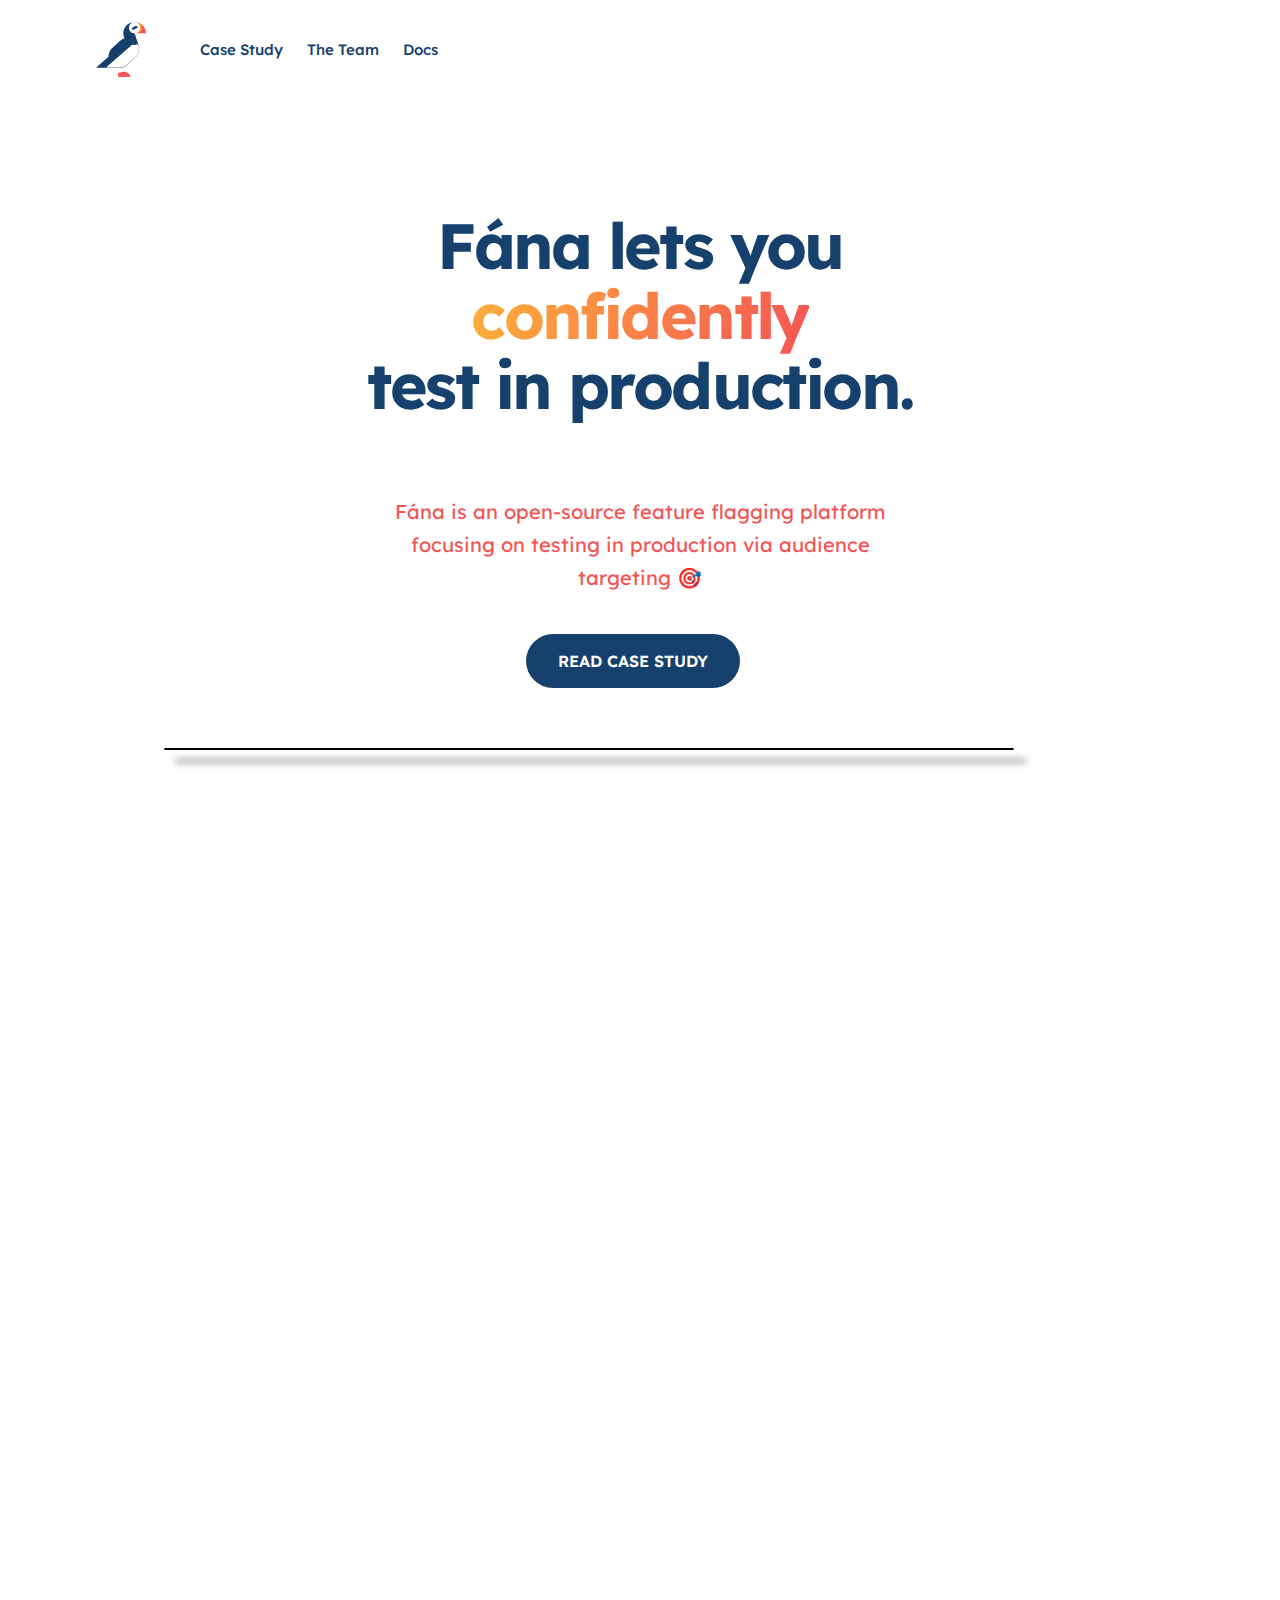
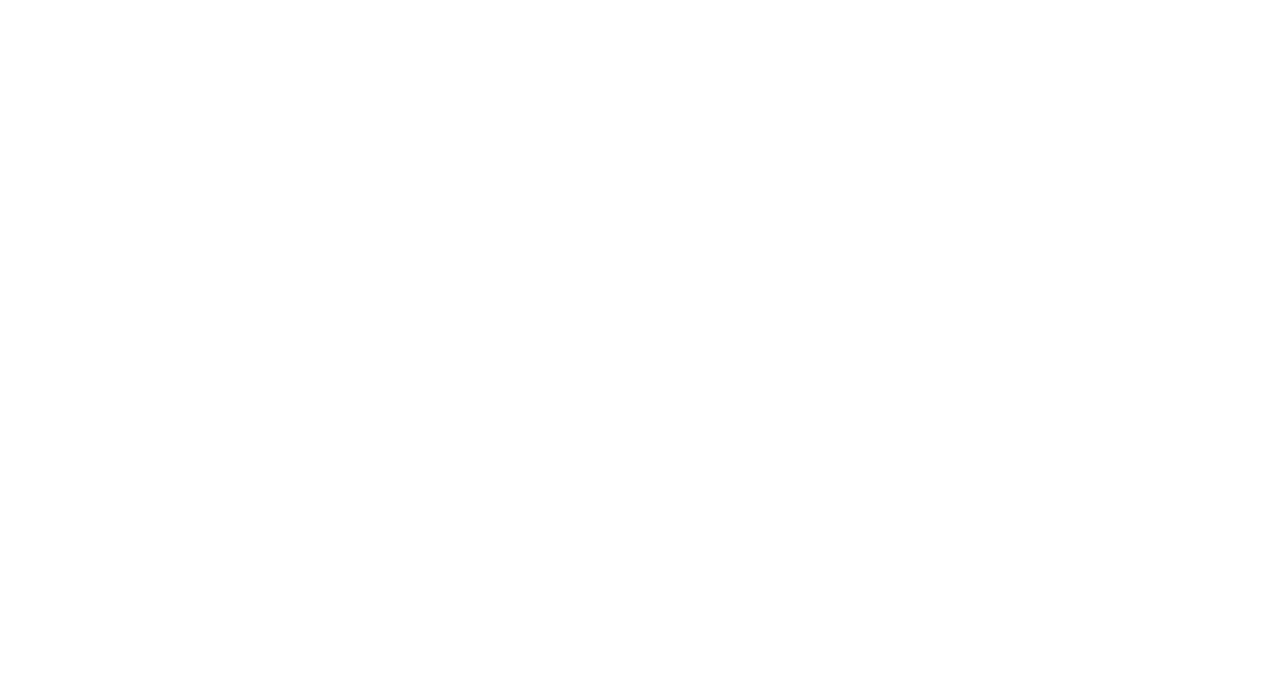
==== index.html @ 49b84906 "updated tag lines and rounded shadows" ====
<!DOCTYPE html>
<html data-wf-page="5f71dd169010d6326b65485d">
  <head>
    <meta charset="utf-8" />
    <title>Fána Feature Flags</title>
    <meta content="width=device-width, initial-scale=1" name="viewport" />
    <!-- <meta
      name="image"
      property="og:image"
      content="https://live.staticflickr.com/65535/51803920451_d3ce019dd8_z.jpg"
    /> -->
    <link href="assets/css/style.css" rel="stylesheet" type="text/css" />
    <script
      src="https://ajax.googleapis.com/ajax/libs/webfont/1.6.26/webfont.js"
      type="text/javascript"
    ></script>
    <link
      rel="stylesheet"
      href="https://fonts.googleapis.com/css?family=Lexend:regular,500,600,700"
      media="all"
    />
    <script type="text/javascript">
      WebFont.load({ google: { families: ['Lexend:regular,500,600,700'] } });
    </script>
    <script type="text/javascript">
      !(function (o, c) {
        var n = c.documentElement,
          t = ' w-mod-';
        (n.className += t + 'js'),
          ('ontouchstart' in o ||
            (o.DocumentTouch && c instanceof DocumentTouch)) &&
            (n.className += t + 'touch');
      })(window, document);
    </script>
    <link
      href="assets/images/fana_graphic_color_forwhitebg.svg"
      rel="shortcut icon"
      type="image/x-icon"
    />
    <link
      href="assets/images/fana_graphic_color_forwhitebg.svg"
      rel="apple-touch-icon"
    />
    <script
      src="https://kit.fontawesome.com/d019875f94.js"
      crossorigin="anonymous"
    ></script>
    <!-- <meta
      name="image"
      property="og:image"
      content="assets/images/monsoon_graphic_color-cropped.svg"
    /> -->
  </head>
  <body>
    <div class="navigation-wrap">
      <div
        data-collapse="medium"
        data-animation="default"
        data-duration="400"
        role="banner"
        class="navigation w-nav"
      >
        <div class="navigation-container">
          <div class="navigation-left">
            <a
              href="#"
              aria-current="page"
              class="brand w-nav-brand w--current"
              aria-label="home"
            >
              <img
                src="assets/images/fana_graphic_color_forwhitebg.svg"
                alt=""
                class="template-logo"
                width="50px"
              />
            </a>
            <nav role="navigation" class="nav-menu w-nav-menu">
              <a href="./case-study.html" class="link-block w-inline-block">
                <div>Case Study</div>
              </a>
              <a href="./team.html" class="link-block w-inline-block">
                <div>The Team</div>
              </a>
              <a href="/fana-docs/" class="link-block w-inline-block">
                <div>Docs</div>
              </a>
            </nav>
          </div>
          <div class="navigation-right">
            <div class="login-buttons">
              <a href="https://github.com/fana-io/" target="_blank">
                <span style="color: #15416c">
                  <i class="fab fa-github fa-lg"></i>
                </span>
              </a>
            </div>
          </div>
        </div>
        <div class="w-nav-overlay" data-wf-ignore="" id="w-nav-overlay-0"></div>
      </div>
    </div>
    <div class="section header">
      <div class="container">
        <div class="hero-text-container">
          <h1 class="h2 centered">Fána lets you</h1>
          <h1 class="h2 centered"><span id="spin">confidently</span></h1>
          <h1 class="h2 centered">test in production.</h1>
          <br /><br />
          <p class="intro-paragraph white-paragraph centered bottom-margin">
            Fána is an open-source feature flagging platform focusing on testing
            in production via audience targeting &#127919;
          </p>
          <div class="button-container">
            <a
              href="./case-study.html"
              class="primary-button right-margin w-inline-block"
            >
              <div class="primary-button-text">Read Case Study</div>
            </a>
          </div>
        </div>
        <div
          data-w-id="c8b52af7-58af-18c7-65ce-aa2950b6601f"
          class="hero-images-container"
        >
          <!-- <img
            src="assets/images/case_visuals/audiences_no_subtitle.png"
            alt=""
            class="hero-image-left"
            style="
              will-change: transform;
              transform: translate3d(0px, 0px, 0px) scale3d(1, 1, 1)
                rotateX(0deg) rotateY(0deg) rotateZ(0deg) skew(0deg, 0deg);
              transform-style: preserve-3d;
            "
          /> -->
          <img
            style="border: 1px solid black; margin-left: auto"
            
            src="assets/images/marketing/dash-demo.gif"
            alt=""
            class="hero-image-right round-shadow"
          />
        </div>
      </div>
    </div>
    <div class="section">
      <div class="container">
        <div data-duration-in="300" data-duration-out="100" class="tabs w-tabs">
          <div
            data-w-id="8ce4324a-ed8e-4436-9964-0cfbaf67c64a"
            style="
              transform: translate3d(0px, 55px, 0px) scale3d(1, 1, 1)
                rotateX(0deg) rotateY(0deg) rotateZ(0deg) skew(0deg, 0deg);
              transform-style: preserve-3d;
              opacity: 0;
            "
            class="tabs-content w-tab-content"
          >
            <div
              data-w-tab="Tab 1"
              class="w-tab-pane w--tab-active"
              id="w-tabs-0-data-w-pane-0"
              role="tabpanel"
              aria-labelledby="w-tabs-0-data-w-tab-0"
            >
              <div class="tab-container">
                <div class="tab-text-wrap">
                  <h2 class="white-h2 phone-centered">
                    Test new features in production with confidence &#128526;
                  </h2>
                  <p
                    class="intro-paragraph white-paragraph bottom-margin phone-centered"
                    id="intro-paragraph-2"
                  >
                    Fána lets you roll out new features to your most
                    bug-tolerant users. Deploy with the peace of mind that if
                    anything goes wrong, you can revert it with a single click.
                  </p>
                </div>

                <!-- experimental code -->
                <!-- <img
                src="assets/images/case_visuals/audiences_no_subtitle.png"
                alt=""
                class="hero-image-left"
                style="
                  will-change: transform;
                  transform: translate3d(0px, 0px, 0px) scale3d(1, 1, 1)
                    rotateX(0deg) rotateY(0deg) rotateZ(0deg) skew(0deg, 0deg);
                  transform-style: preserve-3d;
                "
              /> -->

              <!-- end of overlaid image -->
                <div class="tab-image-wrap">
                  
                  <div class="tab-image-wrap">
                    <img
                    class="round-shadow"
                      src="assets/images/marketing/dashboard_flags_dark.png"
                      loading="lazy"
                      alt=""
                    />
                  </div>
                </div>
              </div>
              <div class="item-container">
                <div class="item-box">
                  <div id="header-cloud" class="item-header">
                    <img
                      id="img-dashboard"
                      src="assets/images/marketing_icons/icon_laptop.png"
                    />
                    <h5 style="display: inline-block">Easy to use</h5>
                  </div>
                  <div class="item-content">
                    <p>
                      Dashboard UI makes managing flags easy for both developers
                      & non-developers
                    </p>
                  </div>
                </div>
                <div class="item-box">
                  <div class="item-header">
                    <img
                      src="assets/images/marketing_icons/icon_targeting.png"
                    />
                    <h5 style="display: inline-block">Audience targeting</h5>
                  </div>
                  <div class="item-content">
                    <p>
                      Robust targeting rules to release features to customizable
                      user cohorts
                    </p>
                  </div>
                </div>
                <div class="item-box">
                  <div class="item-header">
                    <img
                      src="assets/images/marketing_icons/icon_clouddeploy.png"
                    />
                    <h5 style="display: inline-block">
                      Flexible hosting<br/>and deployment
                    </h5>
                  </div>
                  <div class="item-content">
                    <p>
                      Bring your own infrastructure using Fána's Docker images or
                      deploy to AWS using Cloud Development Kit in one command
                    </p>
                  </div>
                </div>
                <div class="item-box">
                  <div class="item-header">
                    <img src="assets/images/marketing_icons/icon_timer.png" />
                    <h5 style="display: inline-block; text-align: center;">
                      Real-time flag<br/>updates
                    </h5>
                  </div>
                  <div class="item-content">
                    <p>
                      Toggle off feature flags in real-time to quickly rollback
                      features
                    </p>
                  </div>
                </div>
              </div>
              <div class="data-silo-buttons">
                <a
                  href="https://github.com/fana-io"
                  target="_blank"
                  class="primary-button w-inline-block data-silo-button-left"
                >
                  <div class="primary-button-text">Try It Out</div>
                </a>
              </div>
            </div>
          </div>
        </div>
      </div>
    </div>
    <script
      src="https://d3e54v103j8qbb.cloudfront.net/js/jquery-3.5.1.min.dc5e7f18c8.js?site=5f71dd169010d641cf65485c"
      type="text/javascript"
      integrity="sha256-9/aliU8dGd2tb6OSsuzixeV4y/faTqgFtohetphbbj0="
      crossorigin="anonymous"
    ></script>
    <script
      src="https://assets.website-files.com/5f71dd169010d641cf65485c/js/webflow.6af2032ff.js"
      type="text/javascript"
    ></script>
    <script type="text/javascript" src="assets/scripts/script.js"></script>
  </body>
</html>
---- assets/css/style.css ----
html {
  font-family: sans-serif;
  -ms-text-size-adjust: 100%;
  -webkit-text-size-adjust: 100%;
}

body {
  margin: 0;
  background-color: #fff;
  font-family: Lexend, sans-serif;
  color: #b5bbbf;
  font-size: 14px;
  line-height: 20px;
  margin: 0;
  min-height: 100%;
  font-family: Lexend, sans-serif;
  font-size: 14px;
  line-height: 20px;
  color: #333;
}

menu,
nav,
section {
  display: block;
}

[hidden],
template {
  display: none;
}

a {
  background-color: transparent;
}

a:active,
a:hover {
  outline: 0;
}

b {
  font-weight: 700;
}

h1 {
  font-size: 2em;
  margin: 0.67em 0;
}

img {
  border: 0;
}

svg:not(:root) {
  overflow: hidden;
}

button {
  color: inherit;
  font: inherit;
  margin: 0;
}

button {
  overflow: visible;
}

button {
  text-transform: none;
}

button {
  -webkit-appearance: button;
  cursor: pointer;
}

button[disabled] {
  cursor: default;
}

button::-moz-focus-inner {
  border: 0;
  padding: 0;
}

figure {
  text-align: center;
  position: relative;
}

figcaption {
  text-align: center;
}

#sidebar {
  /* background: #fff; */
  width: 30%;
  float: left;
  /* transform: translateY(32.5%); */
  box-sizing: border-box;
  padding: 20px 40px;
  position: fixed;
  font-size: 1rem;
  z-index: 1;
}

#sidebar ul {
  list-style: none;
  padding-left: 0;
  line-height: 1.4;
}

#sidebar ul li {
  margin: 20px 0;
}

/*#sidebar ul li a {
  font-weight: bold;
}
*/
#sidebar ul a {
  /* color: #161d6f; */
  color: #15416C;
  text-decoration: none;
}

#sidebar ul a:hover {
  color: #FEB13A;
}

#sidebar ul ul {
  padding-left: 15px;
}

.footnote {
  font-size: 15px;
}

@font-face {
  font-family: webflow-icons;
  src: url("[data-uri]")
    format("truetype");
  font-weight: 400;
  font-style: normal;
}

[class*=" w-icon-"],
[class^="w-icon-"] {
  font-family: webflow-icons !important;
  speak: none;
  font-style: normal;
  font-weight: 400;
  font-variant: normal;
  text-transform: none;
  line-height: 1;
  -webkit-font-smoothing: antialiased;
  -moz-osx-font-smoothing: grayscale;
}

.w-icon-nav-menu:before {
  content: "\e602";
}

* {
  -webkit-box-sizing: border-box;
  -moz-box-sizing: border-box;
  box-sizing: border-box;
}

html {
  height: 100%;
}
img {
  max-width: 100%;
  vertical-align: middle;
  display: inline-block;
}

html.w-mod-touch * {
  background-attachment: scroll !important;
}

.w-block {
  display: block;
}

.w-inline-block {
  max-width: 100%;
  display: inline-block;
}

.w-button {
  display: inline-block;
  padding: 9px 15px;
  background-color: #3898ec;
  color: #fff;
  border: 0;
  line-height: inherit;
  text-decoration: none;
  cursor: pointer;
  border-radius: 0;
}

html[data-w-dynpage] [data-w-cloak] {
  color: transparent !important;
}

h1,
h2,
h3,
h4,
h5,
h6 {
  font-weight: 700;
  margin-bottom: 10px;
}

h1 {
  font-size: 38px;
  line-height: 40px;
  margin-top: 20px;
}

h2 {
  font-size: 32px;
  line-height: 36px;
  margin-top: 20px;
}

h3 {
  font-size: 24px;
  line-height: 30px;
  margin-top: 20px;
}

h4 {
  font-size: 18px;
  line-height: 24px;
  margin-top: 10px;
}

h5 {
  font-size: 14px;
  line-height: 20px;
  margin-top: 10px;
}

h6 {
  font-size: 12px;
  line-height: 18px;
  margin-top: 10px;
}

p {
  margin-top: 0;
  margin-bottom: 10px;
  text-align: justify;
}

button {
  border: 0;
  cursor: pointer;
  -webkit-appearance: button;
}

label {
  display: block;
  margin-bottom: 5px;
  font-weight: 700;
}

.w-container {
  margin-left: auto;
  margin-right: auto;
  max-width: 940px;
}

.w-container:after,
.w-container:before {
  content: " ";
  display: table;
  grid-column-start: 1;
  grid-row-start: 1;
  grid-column-end: 2;
  grid-row-end: 2;
}

.w-container:after {
  clear: both;
}

#case-study {
  width: 100%;
  float: right;
}

.case-study-container {
  padding-left: 20%;
}

.cs-horizontal {
  display: flex;
}

.case-study-image {
  margin: 40px auto;
  display: block;
  width: 70%;
}

.case-study-image-large {
  margin: 40px auto;
  display: block;
  width: 85%;
}

.case-study-image-full {
  margin: 40px auto;
  display: block;
  width: 100%;
}

.case-study-image-small {
  margin: 40px auto;
  display: block;
  width: 50%;
}

.case-study-image-x-small {
  margin: 40px auto;
  display: block;
  width: 30%;
}

.demo {
  width: 100%;
}

.a {
  width: 1;
}

.command {
  background-color: #F55454;
  color: #ffffff;
}

.large-image {
  width: 90%;
}

@media screen and (max-width: 991px) {
  .w-container {
    max-width: 728px;
  }
}

@media screen and (max-width: 479px) {
  .w-container {
    max-width: none;
  }

  .case-study-image {
    width: 100%;
    margin: 0px auto;
  }
  div.item-container {
    justify-content: space-evenly;
  }
  /* div.item-box {
    margin-bottom: 20px;
    background-color: #e5eefa;
    max-width: none;
    width: 100%;
    flex: auto auto 100%;
    min-width: 270px;
    border-radius: 30px;
    max-height: 450px;
  } */
}

@media screen and (max-width: 767px) {
  .w-nav-brand {
    padding-left: 10px;
  }

  .case-study-image {
    width: 80%;
    margin: 0px auto;
  }

  .hero-image-left {
  }
}

.w-nav {
  position: relative;
  background: #ddd;
  z-index: 1000;
}

.w-nav:after,
.w-nav:before {
  content: " ";
  display: table;
  grid-column-start: 1;
  grid-row-start: 1;
  grid-column-end: 2;
  grid-row-end: 2;
}

.w-nav:after {
  clear: both;
}

.w-nav-brand {
  position: relative;
  float: left;
  text-decoration: none;
  color: #333;
}

.w-nav-link {
  position: relative;
  display: inline-block;
  vertical-align: top;
  text-decoration: none;
  color: #222;
  padding: 20px;
  text-align: left;
  margin-left: auto;
  margin-right: auto;
}

.w-nav-link.w--current {
  color: #0082f3;
}

.w-nav-menu {
  position: relative;
  float: right;
}

[data-nav-menu-open] {
  display: block !important;
  position: absolute;
  top: 100%;
  left: 0;
  right: 0;
  background: #c8c8c8;
  text-align: center;
  overflow: visible;
  min-width: 200px;
}

.w--nav-link-open {
  display: block;
  position: relative;
}

.w-nav-overlay {
  position: absolute;
  overflow: hidden;
  display: none;
  top: 100%;
  left: 0;
  right: 0;
  width: 100%;
}

.w-nav-overlay [data-nav-menu-open] {
  top: 0;
}

.w-nav[data-animation="over-left"] .w-nav-overlay {
  width: auto;
}

.w-nav[data-animation="over-left"] .w-nav-overlay,
.w-nav[data-animation="over-left"] [data-nav-menu-open] {
  right: auto;
  z-index: 1;
  top: 0;
}

.w-nav[data-animation="over-right"] .w-nav-overlay {
  width: auto;
}

.w-nav[data-animation="over-right"] .w-nav-overlay,
.w-nav[data-animation="over-right"] [data-nav-menu-open] {
  left: auto;
  z-index: 1;
  top: 0;
}

.w-nav-button {
  position: relative;
  float: right;
  padding: 18px;
  font-size: 24px;
  display: none;
  cursor: pointer;
  -webkit-tap-highlight-color: transparent;
  tap-highlight-color: transparent;
  -webkit-user-select: none;
  -moz-user-select: none;
  -ms-user-select: none;
  user-select: none;
}

.w-nav-button:focus {
  outline: 0;
}

.w-nav-button.w--open {
  background-color: #c8c8c8;
  color: #fff;
}

/*.w-nav[data-collapse=all] .w-nav-menu {
  display: none
}*/

.w-nav[data-collapse="all"] .w-nav-button {
  display: block;
}

@media screen and (max-width: 991px) {
  /*  .w-nav[data-collapse=medium] .w-nav-menu {
    display: none
  }*/
  .w-nav[data-collapse="medium"] .w-nav-button {
    display: block;
  }
}

@media screen and (max-width: 767px) {
  /*  .w-nav[data-collapse=small] .w-nav-menu {
    display: none
  }*/
  .w-nav[data-collapse="small"] .w-nav-button {
    display: block;
  }
  .w-nav-brand {
    padding-left: 10px;
  }
}

@media screen and (max-width: 479px) {
  /*  .w-nav[data-collapse=tiny] .w-nav-menu {
    display: none
  }*/
  .w-nav[data-collapse="tiny"] .w-nav-button {
    display: block;
  }
}

.w-tabs {
  position: relative;
}

.w-tabs:after,
.w-tabs:before {
  content: " ";
  display: table;
  grid-column-start: 1;
  grid-row-start: 1;
  grid-column-end: 2;
  grid-row-end: 2;
}

.w-tabs:after {
  clear: both;
}

.w-tab-menu {
  position: relative;
}

.w-tab-link {
  position: relative;
  display: inline-block;
  vertical-align: top;
  text-decoration: none;
  padding: 9px 30px;
  text-align: left;
  cursor: pointer;
  color: #222;
  background-color: #ddd;
}

.w-tab-link.w--current {
  background-color: #c8c8c8;
}

.w-tab-link:focus {
  outline: 0;
}

.w-tab-content {
  position: relative;
  display: block;
  overflow: hidden;
}

.w-tab-pane {
  position: relative;
  display: none;
}

.w--tab-active {
  display: block;
}

@media screen and (max-width: 479px) {
  .w-tab-link {
    display: block;
  }
}

/*@keyframes spin {
  0% {
    transform: rotate(0)
  }
  100% {
    transform: rotate(360deg)
  }
}*/

#spin {
  background-image: linear-gradient(111deg, #FEB13A, #F55454);
  -webkit-background-clip: text;
  -webkit-text-fill-color: transparent;
}

/*#spin:after {
  content: "‏‏‎‏‏‎ ‎centralizing";
  animation: spin 3s linear infinite
}
*/
/*@keyframes spin {
  25% {
    content: "‏‏‎ ‎encrypting‎‎‎‎‏‏‎"
  }
  50% {
    content: "‏‏‎ ‎managing‏‏‎"
  }
  75% {
    content: "‏‏‎ ‎securing‏‏‎"
  }
}*/

.spin {
  align-self: flex-start;
}

.fa-github:hover {
  color: #FEB13A;
}

.diagram {
  margin-top: 50px;
}

.team-grid {
  display: -ms-grid;
  display: grid;
  width: 100%;
  -webkit-box-align: start;
  -webkit-align-items: start;
  -ms-flex-align: start;
  align-items: start;
  grid-auto-columns: 1fr;
  grid-column-gap: 30px;
  -ms-grid-columns: 1fr 1fr 1fr 1fr;
  grid-template-columns: 1fr 1fr 1fr 1fr;
}

.team-member-wrap {
  display: -webkit-box;
  display: -webkit-flex;
  display: -ms-flexbox;
  display: flex;
  -webkit-box-orient: vertical;
  -webkit-box-direction: normal;
  -webkit-flex-direction: column;
  -ms-flex-direction: column;
  flex-direction: column;
  -webkit-box-pack: center;
  -webkit-justify-content: center;
  -ms-flex-pack: center;
  justify-content: center;
  -webkit-box-align: center;
  -webkit-align-items: center;
  -ms-flex-align: center;
  align-items: center;
}

.team-member-wrap img {

}

.team-member-info {
  display: -webkit-box;
  display: -webkit-flex;
  display: -ms-flexbox;
  display: flex;
  margin-top: 20px;
  -webkit-box-orient: vertical;
  -webkit-box-direction: normal;
  -webkit-flex-direction: column;
  -ms-flex-direction: column;
  flex-direction: column;
  -webkit-box-pack: center;
  -webkit-justify-content: center;
  -ms-flex-pack: center;
  justify-content: center;
  -webkit-box-align: center;
  -webkit-align-items: center;
  -ms-flex-align: center;
  align-items: center;
}

.team-member-name {
  margin-bottom: 10px;
  /* color: #161d6f; */
  color: #15416C;
  font-size: 18px;
  font-weight: 500;
  text-align: center;
}

.team-member-location {
  font-size: 16px;
  text-align: center;
  /* color: #b5bbbf; */
  color: #F55454;
}

.team-member-icons {
  list-style: none;
  padding-inline-start: 0px;
}

ul.team-member-icons li {
  display: inline;
}

.team-member-icon {
  margin: 0px 5px;
  /* color: #161d6f; */
  color: #15416C;
}

.team-member-icon:hover {
  color: #FEB13A;
}

h1 {
  font-family: Lexend, sans-serif;
  /* color: #161d6f; */
  color: #15416C;
  font-size: 64px;
  font-weight: 700;
  letter-spacing: -0.04em;
}

h2 {
  margin-top: 20px;
  margin-bottom: 10px;
  font-family: Lexend, sans-serif;
  /* color: #161d6f; */
  color: #15416C;
  font-size: 48px;
  line-height: 1.2;
  font-weight: 700;
  letter-spacing: -0.04em;
}

h3 {
  margin-top: 20px;
  margin-bottom: 10px;
  /* color: #161d6f; */
  color: #15416C;
  font-size: 36px;
  line-height: 1.3;
  font-weight: 700;
}

h4 {
  margin-top: 10px;
  margin-bottom: 10px;
  /* color: #161d6f; */
  color: #15416C;
  font-size: 30px;
  line-height: 1.4;
  font-weight: 700;
}

h5 {
  margin-top: 10px;
  margin-bottom: 10px;
  /* color: #161d6f; */
  color: #15416C;
  font-size: 24px;
  line-height: 1.4;
  font-weight: 700;
}

h6 {
  margin-top: 10px;
  margin-bottom: 10px;
  /* color: #161d6f; */
  color: #15416C;
  font-size: 15px;
  line-height: 1;
  font-weight: 700;
  text-transform: uppercase;
}

p {
  margin-bottom: 10px;
  font-family: Lexend, sans-serif;
  font-size: 18px;
  line-height: 1.65;
}

li {
  font-size: 18px;
  line-height: 1.65;
}

blockquote {
  font-size: 18px;
  line-height: 1.65;
}

.intro-paragraph {
  font-size: 20px;
}

a {
  font-family: Lexend, sans-serif;
  /* color: #161d6f; */
  color: #15416C;
  /*  font-size: 20px;*/
  line-height: 1.3;
  /*  font-weight: 500;*/
  text-decoration: none;
}

a:hover {
  color: #98ded9;
}

.section {
  display: -webkit-box;
  display: -webkit-flex;
  display: -ms-flexbox;
  display: flex;
  padding-top: 90px;
  padding-bottom: 90px;
  -webkit-box-orient: vertical;
  -webkit-box-direction: normal;
  -webkit-flex-direction: column;
  -ms-flex-direction: column;
  flex-direction: column;
  -webkit-box-pack: center;
  -webkit-justify-content: center;
  -ms-flex-pack: center;
  justify-content: center;
  -webkit-box-align: center;
  -webkit-align-items: center;
  -ms-flex-align: center;
  align-items: center;
}

#team-header {
  padding-bottom: 60px;
}

.team-section {
  padding-top: 0px;
}

.header {
  padding-top: 105px;
}

.section._404 {
  min-height: 100vh;
}

.container {
  position: relative;
  display: -webkit-box;
  display: -webkit-flex;
  display: -ms-flexbox;
  display: flex;
  width: 85%;
  /* max-width: 1140px; */
  -webkit-box-orient: vertical;
  -webkit-box-direction: normal;
  -webkit-flex-direction: column;
  -ms-flex-direction: column;
  flex-direction: column;
  -webkit-box-pack: center;
  -webkit-justify-content: center;
  -ms-flex-pack: center;
  justify-content: center;
  -webkit-box-align: center;
  -webkit-align-items: center;
  -ms-flex-align: center;
  align-items: center;
}

.container.bottom-margin {
  margin-bottom: 100px;
}

.vertical-cta {
  display: -webkit-box;
  display: -webkit-flex;
  display: -ms-flexbox;
  display: flex;
  width: 100%;
  padding-top: 60px;
  padding-bottom: 65px;
  -webkit-box-orient: vertical;
  -webkit-box-direction: normal;
  -webkit-flex-direction: column;
  -ms-flex-direction: column;
  flex-direction: column;
  -webkit-box-pack: center;
  -webkit-justify-content: center;
  -ms-flex-pack: center;
  justify-content: center;
  -webkit-box-align: center;
  -webkit-align-items: center;
  -ms-flex-align: center;
  align-items: center;
  border-radius: 25px;
  background-image: linear-gradient(111deg, #161d6f, #98ded9);
}

.black-h2 {
  margin-top: 0;
  margin-bottom: 20px;
  color: #fff;
}

.black-paragraph {
  color: #fff;
}

.black-paragraph.centered {
  max-width: 600px;
  margin-bottom: 40px;
  text-align: center;
}

.vertical-cta-wrap {
  display: -webkit-box;
  display: -webkit-flex;
  display: -ms-flexbox;
  display: flex;
  -webkit-box-orient: vertical;
  -webkit-box-direction: normal;
  -webkit-flex-direction: column;
  -ms-flex-direction: column;
  flex-direction: column;
  -webkit-box-pack: center;
  -webkit-justify-content: center;
  -ms-flex-pack: center;
  justify-content: center;
  -webkit-box-align: center;
  -webkit-align-items: center;
  -ms-flex-align: center;
  align-items: center;
}

.white-paragraph {
  /* color: #b5bbbf; */
  color: #F55454;
  font-weight: 400;
  text-align: justify;
}

.intro-paragraph {
  margin-top: 40px;
}

#intro-paragraph-2 {
  margin-top: 0px;
}

.white-paragraph.centered {
  max-width: 550px;
  text-align: center;
}

#team-paragraph {
  max-width: 565px;
}

.white-paragraph.bottom-margin {
  margin-bottom: 40px;
}

.link-wrap {
  display: -webkit-box;
  display: -webkit-flex;
  display: -ms-flexbox;
  display: flex;
  -webkit-box-align: center;
  -webkit-align-items: center;
  -ms-flex-align: center;
  align-items: center;
}

.white-h2 {
  margin-bottom: 25px;
}

.white-h2.centered {
  max-width: 480px;
  text-align: center;
}

.logo-container {
  display: -ms-grid;
  display: grid;
  width: 100%;
  margin-top: 50px;
  grid-auto-columns: 1fr;
  grid-column-gap: 20px;
  grid-row-gap: 20px;
  -ms-grid-columns: 1fr 1fr 1fr 1fr 1fr;
  grid-template-columns: 1fr 1fr 1fr 1fr 1fr;
  -ms-grid-rows: auto auto;
  grid-template-rows: auto auto;
}

.h1.centered {
  max-width: 720px;
  margin-top: 10;
  text-align: center;
}

.h1.bottom-margin {
  margin-top: 0;
  margin-bottom: 25px;
}

.text-container {
  display: -webkit-box;
  display: -webkit-flex;
  display: -ms-flexbox;
  display: flex;
  -webkit-box-orient: vertical;
  -webkit-box-direction: normal;
  -webkit-flex-direction: column;
  -ms-flex-direction: column;
  flex-direction: column;
  -webkit-box-pack: center;
  -webkit-justify-content: center;
  -ms-flex-pack: center;
  justify-content: center;
  -webkit-box-align: center;
  -webkit-align-items: center;
  -ms-flex-align: center;
  align-items: center;
}

.text-container.bottom-margin {
  margin-bottom: 90px;
}

.tabs {
  display: -webkit-box;
  display: -webkit-flex;
  display: -ms-flexbox;
  display: flex;
  -webkit-box-orient: vertical;
  -webkit-box-direction: normal;
  -webkit-flex-direction: column;
  -ms-flex-direction: column;
  flex-direction: column;
  -webkit-box-pack: center;
  -webkit-justify-content: center;
  -ms-flex-pack: center;
  justify-content: center;
  -webkit-box-align: center;
  -webkit-align-items: center;
  -ms-flex-align: center;
  align-items: center;
}

.tabs-menu {
  display: -webkit-box;
  display: -webkit-flex;
  display: -ms-flexbox;
  display: flex;
  width: 750px;
  margin-top: 30px;
  margin-bottom: 160px;
  -webkit-box-pack: justify;
  -webkit-justify-content: space-between;
  -ms-flex-pack: justify;
  justify-content: space-between;
  -webkit-box-align: center;
  -webkit-align-items: center;
  -ms-flex-align: center;
  align-items: center;
}

.tab-link {
  display: -webkit-box;
  display: -webkit-flex;
  display: -ms-flexbox;
  display: flex;
  width: 35px;
  height: 35px;
  padding: 0;
  -webkit-box-pack: center;
  -webkit-justify-content: center;
  -ms-flex-pack: center;
  justify-content: center;
  -webkit-box-align: center;
  -webkit-align-items: center;
  -ms-flex-align: center;
  align-items: center;
  border-style: solid;
  border-width: 2px;
  border-color: #b5bbbf;
  border-radius: 100%;
  background-color: transparent;
}

.tab-link.w--current {
  border-color: #00a1db;
  background-color: transparent;
}

.tab-container {
  display: -ms-grid;
  display: grid;
  width: 100%;
  grid-auto-columns: 1fr;
  grid-column-gap: 50px;
  grid-row-gap: 16px;
  -ms-grid-columns: 3.7fr 4.6fr;
  grid-template-columns: 3.7fr 4.6fr;
  -ms-grid-rows: auto;
  grid-template-rows: auto;
}

/* .tab-text-wrap {
  display: -webkit-box;
  display: -webkit-flex;
  display: -ms-flexbox;
  display: flex;
  -webkit-box-orient: vertical;
  -webkit-box-direction: normal;
  -webkit-flex-direction: column;
  -ms-flex-direction: column;
  flex-direction: column;
  -webkit-box-pack: start;
  -webkit-justify-content: start;
  -ms-flex-pack: start;
  justify-content: start;
  -webkit-box-align: start;
  -webkit-align-items: flex-start;
  -ms-flex-align: start;
  align-items: flex-start;
} */

.tab-text-wrap {
  display: -webkit-box;
  display: -webkit-flex;
  display: -ms-flexbox;
  display: flex;
  -webkit-box-orient: vertical;
  -webkit-box-direction: normal;
  -webkit-flex-direction: column;
  -ms-flex-direction: column;
  flex-direction: column;
  -webkit-box-pack: center;
  -webkit-justify-content: center;
  -ms-flex-pack: center;
  justify-content: center;
  -webkit-box-align: start;
  -webkit-align-items: flex-start;
  -ms-flex-align: start;
  align-items: flex-start;
}

.tab-link-text {
  position: absolute;
  bottom: -40px;
  color: #b5bbbf;
  text-align: center;
  white-space: nowrap;
}

.hero-images-container {
  display: -webkit-box;
  display: -webkit-flex;
  display: -ms-flexbox;
  display: flex;
  width: 100%;
  margin-top: 60px;
  -webkit-box-pack: center;
  -webkit-justify-content: center;
  -ms-flex-pack: center;
  justify-content: center;
  -webkit-box-align: center;
  -webkit-align-items: center;
  -ms-flex-align: center;
  align-items: center;
}

.hero-image-left {
  position: relative;
  left: 80px;
  /* left: 900px; */
  right: auto;
  bottom: -140px;
  z-index: 2;
  width: 350px;
  border-radius: 10px;
  opacity: 0.8;
}

.hero-image-right {
  position: relative;
  right: 170px;
  width: 710px;
  border-radius: 10px;
}

.primary-button {
  position: relative;
  display: -webkit-box;
  display: -webkit-flex;
  display: -ms-flexbox;
  display: flex;
  overflow: hidden;
  padding: 17px 32px;
  -webkit-box-pack: center;
  -webkit-justify-content: center;
  -ms-flex-pack: center;
  justify-content: center;
  -webkit-box-align: center;
  -webkit-align-items: center;
  -ms-flex-align: center;
  align-items: center;
  border-radius: 100px;
  /* background-color: #161d6f; */
  background-color: #15416C;
  color: #fff;
  font-size: 16px;
  text-decoration: none;
  text-transform: uppercase;
  font-weight: 600;
}

.primary-button.right-margin {
  margin-right: 15px;
}

.primary-button-text {
  position: relative;
  z-index: 1;
  color: #fff !important;
}

.primary-button:hover {
  background-image: linear-gradient(111deg, #FEB13A, #F55454);
}

.button-container {
  display: -webkit-box;
  display: -webkit-flex;
  display: -ms-flexbox;
  display: flex;
  -webkit-box-pack: justify;
  -webkit-justify-content: space-between;
  -ms-flex-pack: justify;
  justify-content: space-between;
  -webkit-box-align: center;
  -webkit-align-items: center;
  -ms-flex-align: center;
  align-items: center;
}

.tertiary-button {
  position: relative;
  display: -webkit-box;
  display: -webkit-flex;
  display: -ms-flexbox;
  display: flex;
  overflow: hidden;
  padding: 17px 32px;
  -webkit-box-pack: center;
  -webkit-justify-content: center;
  -ms-flex-pack: center;
  justify-content: center;
  -webkit-box-align: center;
  -webkit-align-items: center;
  -ms-flex-align: center;
  align-items: center;
  border-radius: 100px;
  background-color: #fff;
  color: #fff;
  font-size: 16px;
  text-decoration: none;
  text-transform: uppercase;
}

.tertiary-button-text {
  position: relative;
  z-index: 1;
  color: #3ee6e1 !important;
}

.tertiary-button:hover {
  text-shadow: 0 0 6px rgba(255, 255, 255, 1);
  -webkit-box-shadow: 0 5px 40px -10px rgba(255, 255, 255, 0.57);
  -moz-box-shadow: 0 5px 40px -10px rgba(255, 255, 255, 0.57);
  transition: all 0.4s ease 0s;
}

.link-text {
  margin-right: 10px;
}

.title-wrap {
  position: relative;
  display: -webkit-box;
  display: -webkit-flex;
  display: -ms-flexbox;
  display: flex;
  width: 100%;
  margin-bottom: 92px;
  -webkit-box-orient: vertical;
  -webkit-box-direction: normal;
  -webkit-flex-direction: column;
  -ms-flex-direction: column;
  flex-direction: column;
  -webkit-box-pack: center;
  -webkit-justify-content: center;
  -ms-flex-pack: center;
  justify-content: center;
  -webkit-box-align: center;
  -webkit-align-items: center;
  -ms-flex-align: center;
  align-items: center;
  color: #7b88a8;
  text-align: center;
}

.hero-text-container {
  display: -webkit-box;
  display: -webkit-flex;
  display: -ms-flexbox;
  display: flex;
  -webkit-box-orient: vertical;
  -webkit-box-direction: normal;
  -webkit-flex-direction: column;
  -ms-flex-direction: column;
  flex-direction: column;
  -webkit-box-pack: center;
  -webkit-justify-content: center;
  -ms-flex-pack: center;
  justify-content: center;
  -webkit-box-align: center;
  -webkit-align-items: center;
  -ms-flex-align: center;
  align-items: center;
}

._404-text {
  max-width: 675px;
  margin-bottom: 40px;
  color: #b5bbbf;
  font-size: 20px;
  line-height: 1.65;
  text-align: center;
}

._404-title {
  margin-bottom: 10px;
  font-size: 60px;
  text-align: center;
}

.icon {
  width: 100%;
}

.navigation-left {
  display: -webkit-box;
  display: -webkit-flex;
  display: -ms-flexbox;
  display: flex;
  width: 50%;
  -webkit-box-align: center;
  -webkit-align-items: center;
  -ms-flex-align: center;
  align-items: center;
}

.link-block {
  padding: 20px 12px;
  -webkit-transition: color 0.3s ease;
  transition: color 0.3s ease;
  /* color: #161d6f; */
  color: #15416C;
  font-size: 15px;
  font-weight: 500;
  text-decoration: none;
}

.link-block:hover {
  color: #FEB13A;
}
/* #FEB13A,
#F55454  */
.navigation-container {
  display: -webkit-box;
  display: -webkit-flex;
  display: -ms-flexbox;
  display: flex;
  width: 100%;
  height: 100%;
  max-width: 1300px;
  margin-right: auto;
  margin-left: auto;
  -webkit-box-align: center;
  -webkit-align-items: center;
  -ms-flex-align: center;
  align-items: center;
  /* background-color: var(--white);
  position: fixed; */
}

.brand {
  max-width: 120px;
}

.navigation-right {
  display: -webkit-box;
  display: -webkit-flex;
  display: -ms-flexbox;
  display: flex;
  width: 50%;
  -webkit-box-pack: end;
  -webkit-justify-content: flex-end;
  -ms-flex-pack: end;
  justify-content: flex-end;
  -webkit-box-align: center;
  -webkit-align-items: center;
  -ms-flex-align: center;
  align-items: center;
  font-size: 24px;
  /* position: fixed; */
}

.login-buttons {
  display: -webkit-box;
  display: -webkit-flex;
  display: -ms-flexbox;
  display: flex;
  margin-left: 30px;
  -webkit-box-align: center;
  -webkit-align-items: center;
  -ms-flex-align: center;
  align-items: center;
}

.navigation-wrap {
  display: -webkit-box;
  display: -webkit-flex;
  display: -ms-flexbox;
  display: flex;
  -webkit-box-pack: center;
  -webkit-justify-content: center;
  -ms-flex-pack: center;
  justify-content: center;
  -webkit-box-align: center;
  -webkit-align-items: center;
  -ms-flex-align: center;
  align-items: center;
  /* background-color: var(--white);
  position: fixed; */
}

.nav-menu {
  /* position: fixed; */
  display: -webkit-box;
  display: -webkit-flex;
  display: -ms-flexbox;
  display: flex;
  margin-left: 42px;
  -webkit-box-align: center;
  -webkit-align-items: center;
  -ms-flex-align: center;
  align-items: center;
  color: #7b88a8;
  font-size: 15px;
}

.navigation {
  position: static;
  display: -webkit-box;
  display: -webkit-flex;
  display: -ms-flexbox;
  display: flex;
  width: 85%;
  max-width: 1140px;
  padding-top: 20px;
  padding-bottom: 20px;
  -webkit-box-orient: vertical;
  -webkit-box-direction: normal;
  -webkit-flex-direction: column;
  -ms-flex-direction: column;
  flex-direction: column;
  -webkit-box-align: center;
  -webkit-align-items: center;
  -ms-flex-align: center;
  align-items: center;
  background-color: var(--white);
}

.nav-content-wrap {
  display: -webkit-box;
  display: -webkit-flex;
  display: -ms-flexbox;
  display: flex;
  width: 100%;
  -webkit-box-orient: vertical;
  -webkit-box-direction: normal;
  -webkit-flex-direction: column;
  -ms-flex-direction: column;
  flex-direction: column;
  -webkit-box-pack: center;
  -webkit-justify-content: center;
  -ms-flex-pack: center;
  justify-content: center;
  -webkit-box-align: start;
  -webkit-align-items: flex-start;
  -ms-flex-align: start;
  align-items: flex-start;
}

.text {
  color: #b5bbbf;
  font-size: 18px;
  line-height: 1.8;
}

.image-container {
  position: relative;
}

@media screen and (min-width: 1280px) {
  .hero-image-left {
    width: 350px;
    /* width: 500px; */
  }
  .hero-image-right {
    /* width: 760px; */
    width: 850px;
  }
}

@media screen and (min-width: 1440px) {
  .container {
    max-width: 100%;
  }
  .navigation {
    max-width: 1200px;
  }
}

@media screen and (max-width: 991px) {
  .footnote {
    font-size: 13px;
  }

  .team-member-name {
    font-size: 16px;
  }

  .team-member-location {
    font-size: 14px;
  }

  .link-block {
    width: 108px;
  }

  h1 {
    font-size: 55px;
  }
  h2 {
    font-size: 36px;
  }
  h3 {
    font-size: 28px;
  }
  h4 {
    font-size: 24px;
  }
  h5 {
    font-size: 20px;
  }
  p {
    font-size: 18px;
  }
  li {
    font-size: 18px;
  }
  blockquote {
    font-size: 18px;
  }
  a {
    font-size: 17px;
  }
  .container {
    width: 100%;
    padding-right: 35px;
    padding-left: 35px;
  }
  .vertical-cta {
    padding-top: 40px;
    padding-bottom: 45px;
    border-radius: 20px;
  }
  .black-h2 {
    font-size: 36px;
    text-align: center;
  }
  .black-paragraph {
    max-width: 450px;
    margin-bottom: 30px;
    font-size: 17px;
    text-align: center;
  }
  .black-paragraph.centered {
    max-width: 450px;
    margin-bottom: 30px;
  }
  .white-paragraph {
    /*    font-size: 17px*/
  }
  .white-paragraph.bottom-margin {
    margin-bottom: 30px;
  }
  .white-h2 {
    margin-top: 0;
    font-size: 36px;
  }
  .white-h2.centered {
    max-width: 340px;
    margin-top: 15px;
    margin-bottom: 20px;
  }
  .logo-container {
    margin-top: 20px;
    -ms-grid-columns: 1fr 1fr 1fr 1fr;
    grid-template-columns: 1fr 1fr 1fr 1fr;
  }
  .h1.centered {
    font-size: 55px;
  }
  .tabs-menu {
    width: 550px;
  }
  .tab-container {
    grid-column-gap: 30px;
    -ms-grid-columns: 1fr 1fr;
    grid-template-columns: 1fr 1fr;
  }
  .hero-image-left {
    width: 313px;
  }
  .hero-image-right {
    width: 590px;
  }
  .primary-button {
    font-size: 15px;
  }
  .tertiary-button {
    font-size: 15px;
  }
  .title-wrap {
    margin-bottom: 60px;
  }
  ._404-text {
    max-width: 600px;
    font-size: 18px;
  }
  ._404-title {
    font-size: 52px;
  }
  .navigation-left {
    display: -webkit-box;
    display: -webkit-flex;
    display: -ms-flexbox;
    display: flex;
  }
  /*  .navigation-wrap {
    padding-right: 30px;
    padding-left: 30px
  }
  .image-container {
    display: -webkit-box;
    display: -webkit-flex;
    display: -ms-flexbox;
    display: flex;
    -webkit-box-align: center;
    -webkit-align-items: center;
    -ms-flex-align: center;
    align-items: center
  }*/
}

@media screen and (max-width: 767px) {
  .footnote {
    font-size: 11px;
  }

  .team-grid {
    grid-row-gap: 30px;
    -ms-grid-columns: 1fr 1fr;
    grid-template-columns: 1fr 1fr;
    -ms-grid-rows: auto auto;
    grid-template-rows: auto auto;
  }

  #left-image-scroll {
    will-change: transform;
    transform: translate3d(0px, 0px, 0px) scale3d(1, 1, 1) rotateX(0deg)
      rotateY(0deg) rotateZ(0deg) skew(0deg, 0deg);
    transform-style: preserve-3d;
  }

  .template-logo {
    max-width: 50px;
    width: 100%;
  }

  .nav-menu {
    margin-left: 22px;
  }

  h1 {
    font-size: 48px;
    line-height: 32px;
  }
  h6 {
    font-size: 14px;
  }
  .intro-paragraph {
    font-size: 18px;
  }
  p {
    font-size: 16px;
  }
  li {
    font-size: 16px;
  }
  blockquote {
    font-size: 16px;
  }
  .section {
    padding-top: 60px;
    padding-bottom: 60px;
  }
  .container {
    padding-right: 30px;
    padding-left: 30px;
  }
  .container.cta {
    padding-right: 0;
    padding-left: 0;
  }
  .vertical-cta {
    padding-top: 35px;
    padding-bottom: 40px;
    border-radius: 0;
  }
  .white-paragraph {
    max-width: 95%;
  }
  .white-paragraph.bottom-margin.phone-centered {
    text-align-last: center;
  }
  .white-h2.phone-centered {
    margin-bottom: 20px;
    text-align: center;
  }
  .logo-container {
    -ms-grid-columns: 1fr 1fr 1fr;
    grid-template-columns: 1fr 1fr 1fr;
  }
  .h1.centered {
    font-size: 48px;
  }
  .text-container.bottom-margin {
    margin-bottom: 70px;
  }
  .tabs-menu {
    width: 450px;
  }
  .tab-link {
    width: 30px;
    height: 30px;
  }
  .tab-container {
    grid-row-gap: 50px;
    -ms-grid-columns: 1fr;
    grid-template-columns: 1fr;
    -ms-grid-rows: auto auto;
    grid-template-rows: auto auto;
  }
  .tab-text-wrap {
    -webkit-box-align: center;
    -webkit-align-items: center;
    -ms-flex-align: center;
    align-items: center;
  }
  .hero-image-left {
    left: 40px;
    width: 233px;
  }
  .hero-image-right {
    right: 100px;
    width: 440px;
  }
  ._404-text {
    max-width: 550px;
    font-size: 16px;
  }
  ._404-title {
    font-size: 36px;
  }
  /*  .navigation-wrap {
    padding-right: 25px;
    padding-left: 25px
  }*/
  .text {
    font-size: 16px;
  }
}

@media screen and (max-width: 990px) {
  .template-logo {
    max-width: 50px;
    width: 100%;
  }

  #sidebar {
    visibility: hidden;
    opacity: 0;
    /* transition: visibility 0s, opacity 0.5s linear; */
  }

  #case-study {
    width: 100%;
    padding: 0 1%;
  }
}

@media screen and (max-width: 600px) {
  .footnote {
    font-size: 9px;
  }

  h1 {
    font-size: 39px;
    line-height: 20px;
  }

  h2 {
    font-size: 31px;
  }

  .intro-paragraph {
    font-size: 16px;
  }

  p {
    font-size: 15px;
  }

  li {
    font-size: 15px;
  }

  blockquote {
    font-size: 15px;
  }

  .white-h2 {
    font-size: 31px;
  }

  .h1.centered {
    font-size: 39px;
  }

  .hero-image-left {
    width: 180px;
  }

  .hero-image-right {
    width: 340px;
  }
}

@media screen and (max-width: 479px) {
  .nav-menu {
    margin-left: 12px;
  }

  .footnote {
    font-size: 7px;
  }

  h1 {
    font-size: 32px;
    line-height: 5px;
  }
  h2 {
    font-size: 27px;
  }
  h3 {
    font-size: 24px;
  }
  h4 {
    font-size: 20px;
  }
  h5 {
    font-size: 18px;
  }
  p {
    font-size: 13px;
  }
  li {
    font-size: 13px;
  }
  blockquote {
    font-size: 13px;
  }
  a {
    font-size: 15px;
  }
  .section {
    padding-top: 45px;
    padding-bottom: 45px;
  }
  .container {
    padding-right: 25px;
    padding-left: 25px;
  }
  .container.bottom-margin {
    margin-bottom: 75px;
  }
  .black-h2 {
    font-size: 30px;
  }
  .black-paragraph {
    max-width: 300px;
  }
  .black-paragraph.centered {
    max-width: 300px;
  }
  .white-paragraph {
    font-size: 14px;
  }
  .white-paragraph.bottom-margin {
    margin-bottom: 20px;
  }
  .white-h2 {
    font-size: 27px;
  }
  .logo-container {
    margin-top: 40px;
    grid-column-gap: 10px;
    grid-row-gap: 10px;
    -ms-grid-columns: 1fr 1fr;
    grid-template-columns: 1fr 1fr;
    -ms-grid-rows: auto auto auto;
    grid-template-rows: auto auto auto;
  }
  .h1.centered {
    font-size: 32px;
  }
  .tabs-menu {
    width: 100%;
    margin-bottom: 100px;
  }
  .hero-images-container {
    margin-top: 45px;
  }

  .primary-button.right-margin {
    margin-right: 0;
    margin-bottom: 20px;
  }
  .button-container {
    -webkit-box-orient: vertical;
    -webkit-box-direction: normal;
    -webkit-flex-direction: column;
    -ms-flex-direction: column;
    flex-direction: column;
    -webkit-box-pack: center;
    -webkit-justify-content: center;
    -ms-flex-pack: center;
    justify-content: center;
  }
  ._404-title {
    font-size: 32px;
  }
  /*  .navigation-wrap {
    padding-right: 20px;
    padding-left: 20px
  }*/

  .hero-image-left {
    width: 154px;
  }

  .hero-image-right {
    right: 40px;
    width: 290px;
  }

  #team-header {
    padding-bottom: 0px;
  }
}

/* ADDITIONS */
.bold {
  font-weight: bold;
}

/* ADDITIONS */
.bold {
  font-weight: bold;
}

.bg-gray {
  background-color: #eee;
}

iframe {
  width: 100%;
  height: 100%;

  box-shadow: 0 0 40px #000;
}

.data-silo-buttons {
  display: flex;
  flex-direction: row;
  justify-content: space-between;
  margin: 2px;
}

.data-silo-button-left {
  margin: 20px;
  text-align: center;
}

.data-silo-button-right {
  margin: 20px;
}

.presentation-wrapper {
  position: relative;
  width: 100%;
  padding-bottom: 56.25%;
}

.presentation-video {
  position: absolute;
  top: 0;
  left: 0;
  width: 100%;
  height: 100%;
  border: 0;
}

#our-team > div {
  background-color: var(--gray-900);
  width: 100%;
}
.main-section:before {
  display: block;
  content: " ";
  margin-top: -4rem;
  height: 4rem;
  visibility: hidden;
  pointer-events: none;
  background-color: yellow;
}

.references {
  color: #FEB13A;
  font-size: 13px;
}

.item-container {
  display: flex;
  justify-items: center;
  justify-content: space-between;
  flex-wrap: wrap;
  gap: 20px;
}

.item-box {
  margin-bottom: 20px;
  background-color: #e5eefa;
  max-width: 285px;
  flex: 1 1 0;
  min-width: 270px;
  border-radius: 30px;
  max-height: 450px;
  /* height: 335px; */
}

#header-cloud {
  display: flex;
  flex-direction: column;
  align-items: center;
  padding-top: 11px;
}

#header-cloud > h5 {
  margin: 0;
}

.item-header {
  display: flex;
  flex-direction: column;
  align-items: center;
  padding-top: 25px;
}

.item-header > img {
  /* max-width: 85px;
  min-width: 85px; */
  width: 85px;
  display: inline-block;
}

#img-cloud {
  width: 110px;
}

.item-content {
  /* padding: 25px; */
  padding: 10px 23px;
}

#sc-photo-team {
  height: 263px;
}

#sc-photo-case-study {
  height: 187px;
}

.tab-image-wrap {
  display: flex;
  justify-content: end;
}

/* .tab-image-wrap > div {
  background-color: #15416C;
  width: 450px;
  height: 450px;
  display: flex;
  justify-content: end;
  align-items: center;
  border-radius: 60px;
  margin-top: 20px;
  margin-bottom: 40px;
  padding: 40px;
} */

.tab-image-wrap > div {
  /* background-color: #15416C; */
  /* width: 450px;
  height: 450px; */
  width: 100%;
  display: flex;
  justify-content: end;
  align-items: center;
  border-radius: 60px;
  /* margin-top: 20px; */
  margin-bottom: 60px;
  padding: 0 60px;
}

.tab-image-wrap > img {
  width: 100%;
}

.round-shadow {
  border-radius: 10px;
  box-shadow: 12px 12px 7px 1px rgba(97, 96, 96, 0.621);
}
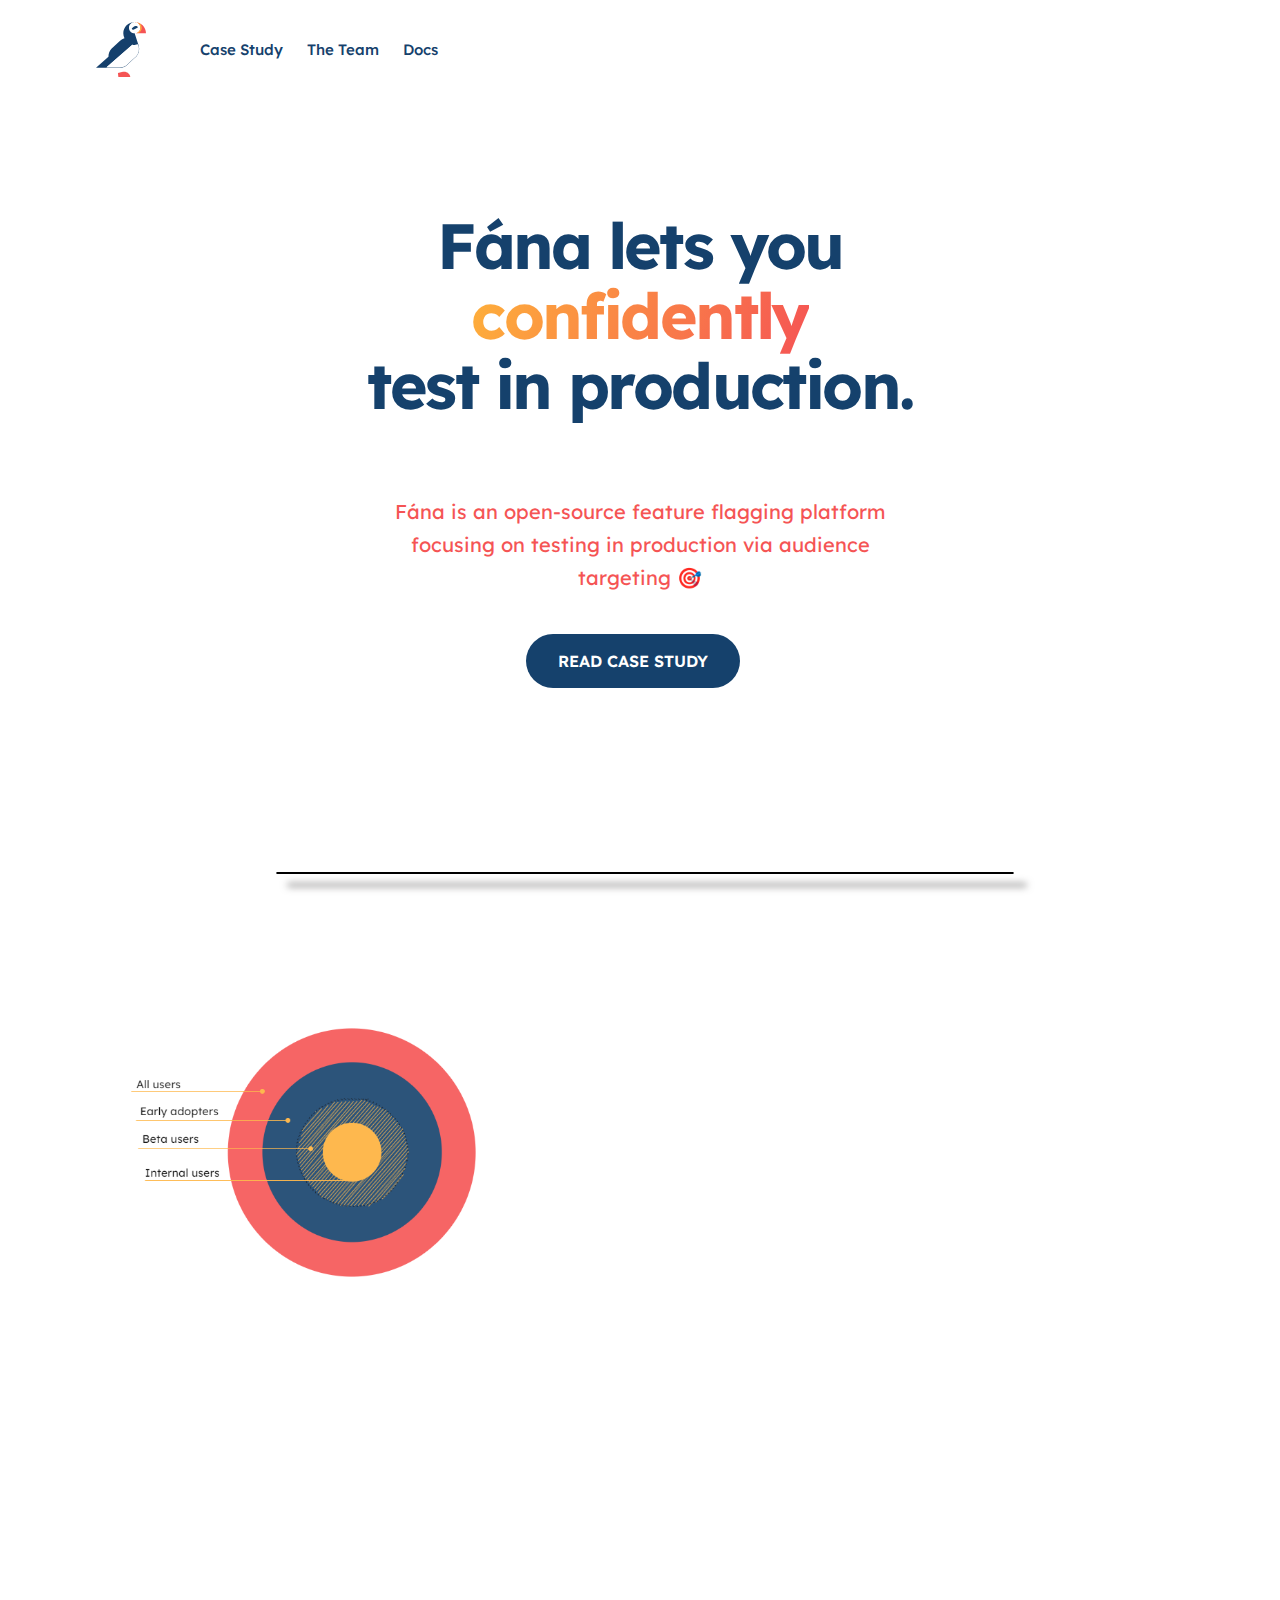
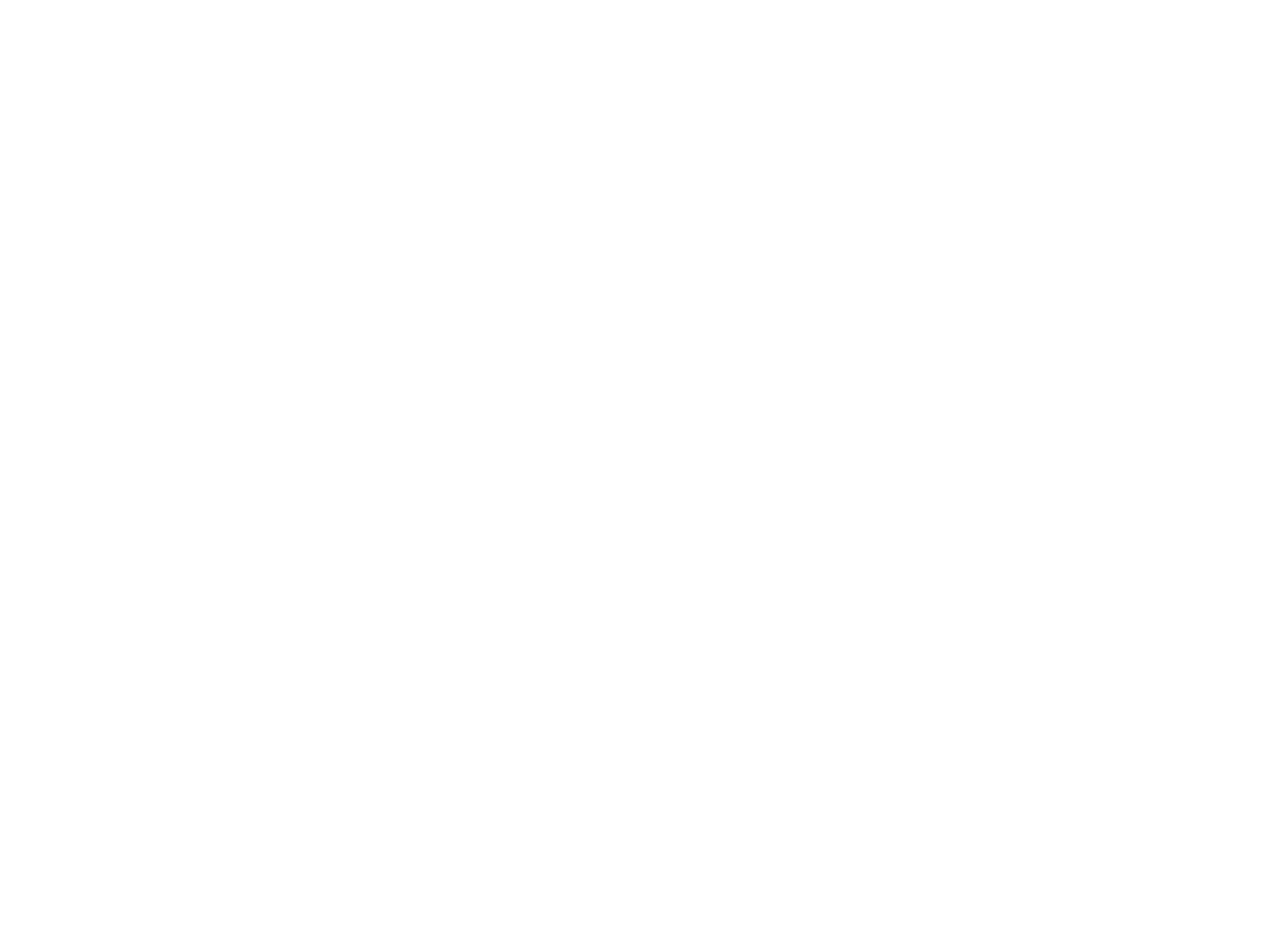
==== commit dda8f5dd: "experimental bullseye" ====
--- a/index.html
+++ b/index.html
@@ -124,8 +124,8 @@
           data-w-id="c8b52af7-58af-18c7-65ce-aa2950b6601f"
           class="hero-images-container"
         >
-          <!-- <img
-            src="assets/images/case_visuals/audiences_no_subtitle.png"
+          <img
+            src="assets/images/case_visuals/target_bullseye_left.png"
             alt=""
             class="hero-image-left"
             style="
@@ -134,7 +134,7 @@
                 rotateX(0deg) rotateY(0deg) rotateZ(0deg) skew(0deg, 0deg);
               transform-style: preserve-3d;
             "
-          /> -->
+          />
           <img
             style="border: 1px solid black; margin-left: auto"
             
--- a/assets/css/style.css
+++ b/assets/css/style.css
@@ -1224,14 +1224,14 @@
 
 .hero-image-left {
   position: relative;
-  left: 80px;
+  left: 30px;
   /* left: 900px; */
   right: auto;
-  bottom: -140px;
+  bottom: -280px;
   z-index: 2;
-  width: 350px;
+  width: 330px;
   border-radius: 10px;
-  opacity: 0.8;
+  opacity: 0.9;
 }
 
 .hero-image-right {
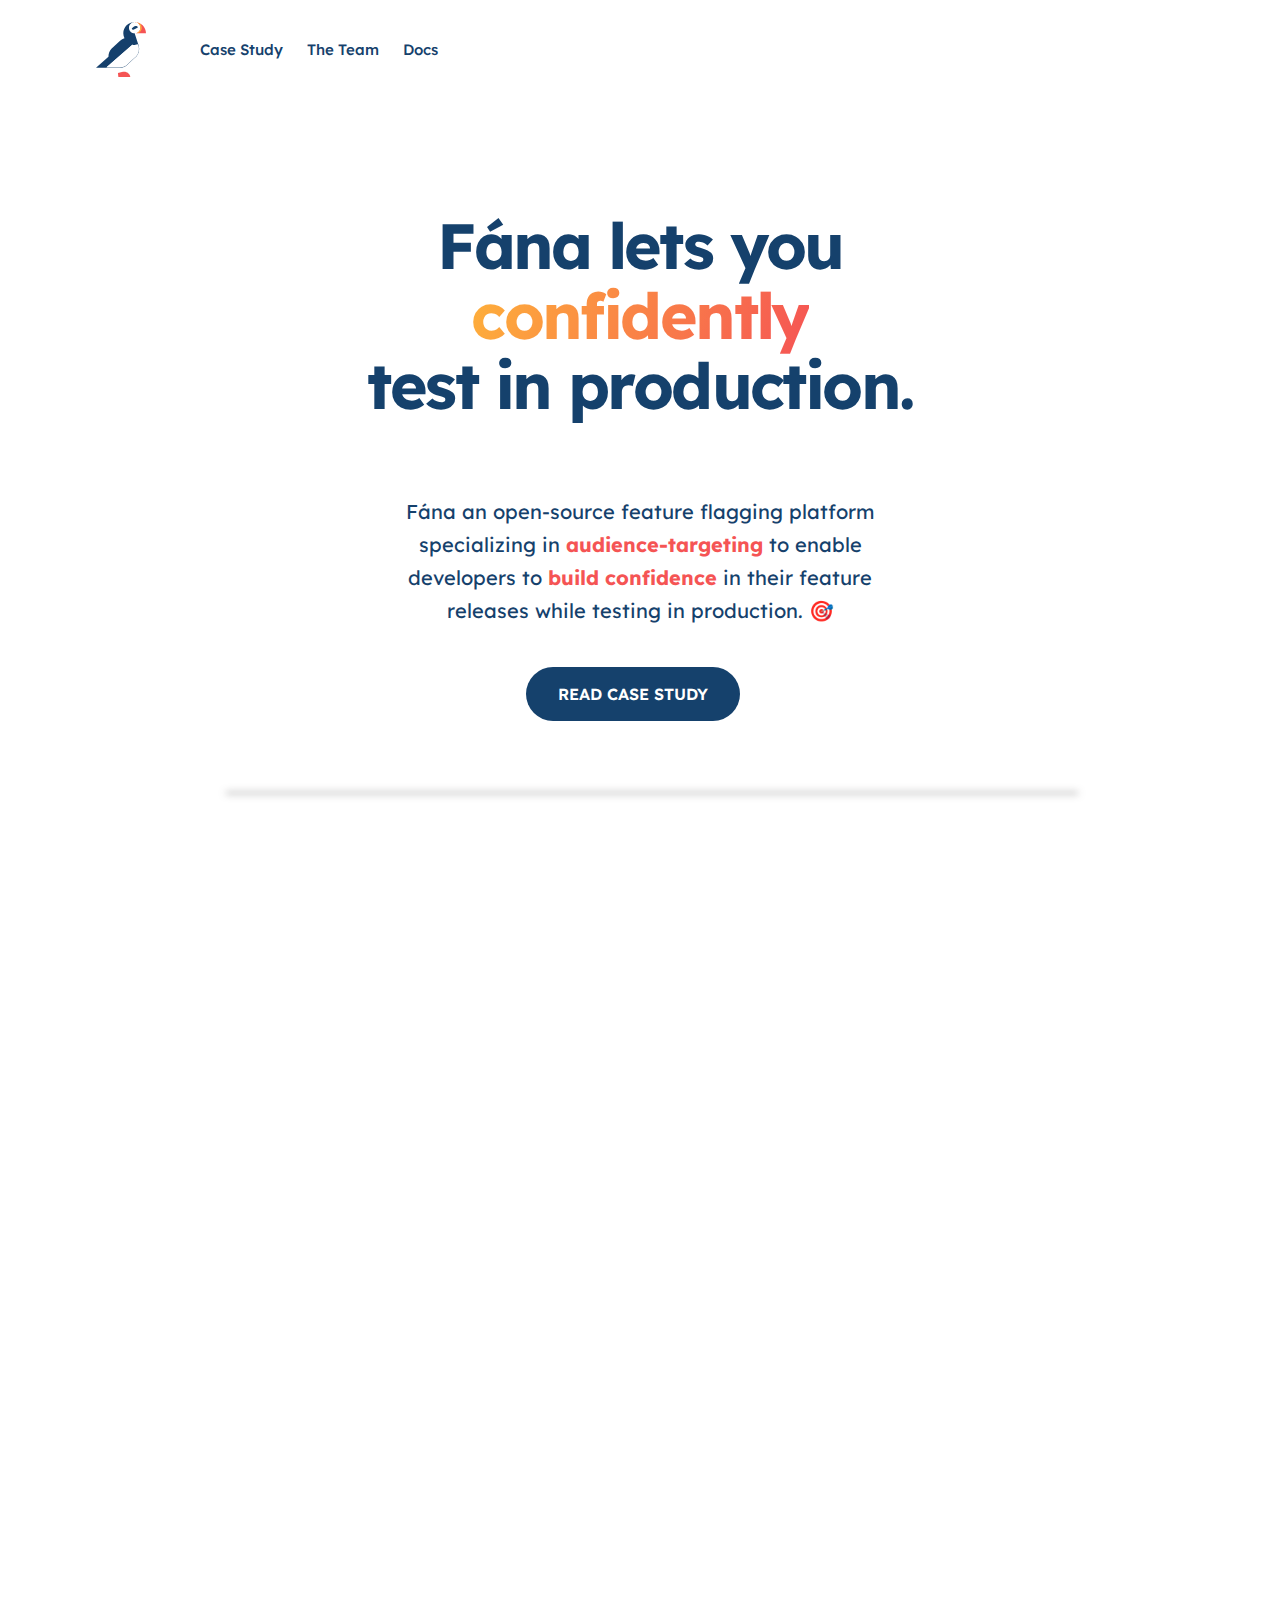
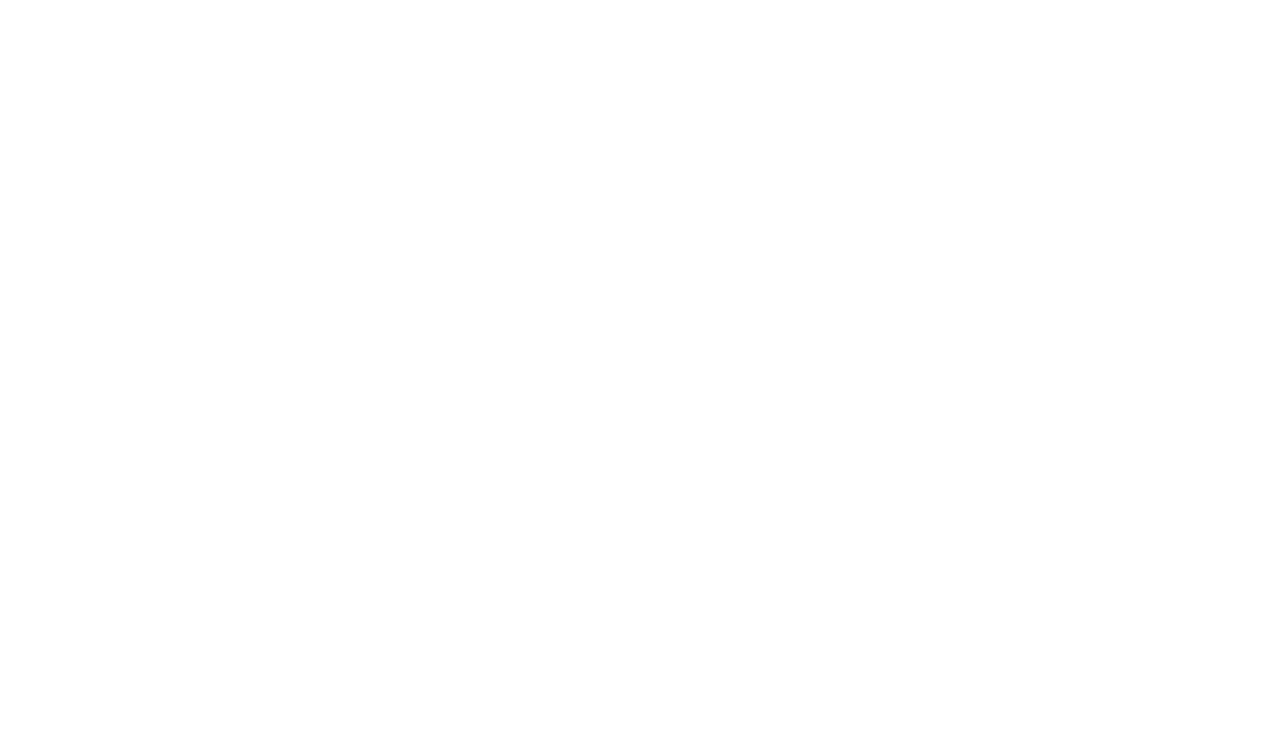
==== commit 64396666: "removed bullseye, spacing, updated copy" ====
--- a/index.html
+++ b/index.html
@@ -108,8 +108,7 @@
           <h1 class="h2 centered">test in production.</h1>
           <br /><br />
           <p class="intro-paragraph white-paragraph centered bottom-margin">
-            Fána is an open-source feature flagging platform focusing on testing
-            in production via audience targeting &#127919;
+            Fána an open-source feature flagging platform specializing in <strong class="emphasis-color">audience-targeting</strong> to enable developers to <strong class="emphasis-color">build confidence</strong> in their feature releases while testing in production. &#127919;
           </p>
           <div class="button-container">
             <a
@@ -124,7 +123,7 @@
           data-w-id="c8b52af7-58af-18c7-65ce-aa2950b6601f"
           class="hero-images-container"
         >
-          <img
+          <!-- <img
             src="assets/images/case_visuals/target_bullseye_left.png"
             alt=""
             class="hero-image-left"
@@ -134,10 +133,9 @@
                 rotateX(0deg) rotateY(0deg) rotateZ(0deg) skew(0deg, 0deg);
               transform-style: preserve-3d;
             "
-          />
+          /> -->
           <img
-            style="border: 1px solid black; margin-left: auto"
-            
+
             src="assets/images/marketing/dash-demo.gif"
             alt=""
             class="hero-image-right round-shadow"
@@ -168,15 +166,13 @@
               <div class="tab-container">
                 <div class="tab-text-wrap">
                   <h2 class="white-h2 phone-centered">
-                    Test new features in production with confidence &#128526;
+                    Test new features with <strong class="emphasis-color">confidence</strong>&#128526;
                   </h2>
                   <p
                     class="intro-paragraph white-paragraph bottom-margin phone-centered"
                     id="intro-paragraph-2"
                   >
-                    Fána lets you roll out new features to your most
-                    bug-tolerant users. Deploy with the peace of mind that if
-                    anything goes wrong, you can revert it with a single click.
+                    Fána lets you test new features in production by <strong class="emphasis-color">targeting specific audiences</strong> like beta users and then rolling out to larger audiences over time. Deploy with the peace of mind that if anything goes wrong, you can revert it with a <strong class="emphasis-color">single click.</strong>
                   </p>
                 </div>
 
@@ -206,6 +202,7 @@
                   </div>
                 </div>
               </div>
+              <div class="section">
               <div class="item-container">
                 <div class="item-box">
                   <div id="header-cloud" class="item-header">
@@ -217,7 +214,7 @@
                   </div>
                   <div class="item-content">
                     <p>
-                      Dashboard UI makes managing flags easy for both developers
+                      Dashboard user interface makes managing flags easy for both developers
                       & non-developers
                     </p>
                   </div>
@@ -262,7 +259,7 @@
                   <div class="item-content">
                     <p>
                       Toggle off feature flags in real-time to quickly rollback
-                      features
+                      features and minimize impact to users
                     </p>
                   </div>
                 </div>
@@ -277,6 +274,7 @@
                 </a>
               </div>
             </div>
+            </div>
           </div>
         </div>
       </div>
--- a/assets/css/style.css
+++ b/assets/css/style.css
@@ -699,7 +699,7 @@
 }
 
 .team-member-wrap img {
-
+  border-radius: 50%;
 }
 
 .team-member-info {
@@ -861,7 +861,7 @@
   display: -ms-flexbox;
   display: flex;
   padding-top: 90px;
-  padding-bottom: 90px;
+  padding-bottom: 10px;
   -webkit-box-orient: vertical;
   -webkit-box-direction: normal;
   -webkit-flex-direction: column;
@@ -983,9 +983,14 @@
 
 .white-paragraph {
   /* color: #b5bbbf; */
-  color: #F55454;
+  color: #15416C;
+  /* color: #F55454; */
   font-weight: 400;
   text-align: justify;
+}
+
+.emphasis-color {
+  color: #F55454;
 }
 
 .intro-paragraph {
@@ -1224,7 +1229,7 @@
 
 .hero-image-left {
   position: relative;
-  left: 30px;
+  left: 80px;
   /* left: 900px; */
   right: auto;
   bottom: -280px;
@@ -1236,7 +1241,7 @@
 
 .hero-image-right {
   position: relative;
-  right: 170px;
+  /* right: 170px; */
   width: 710px;
   border-radius: 10px;
 }
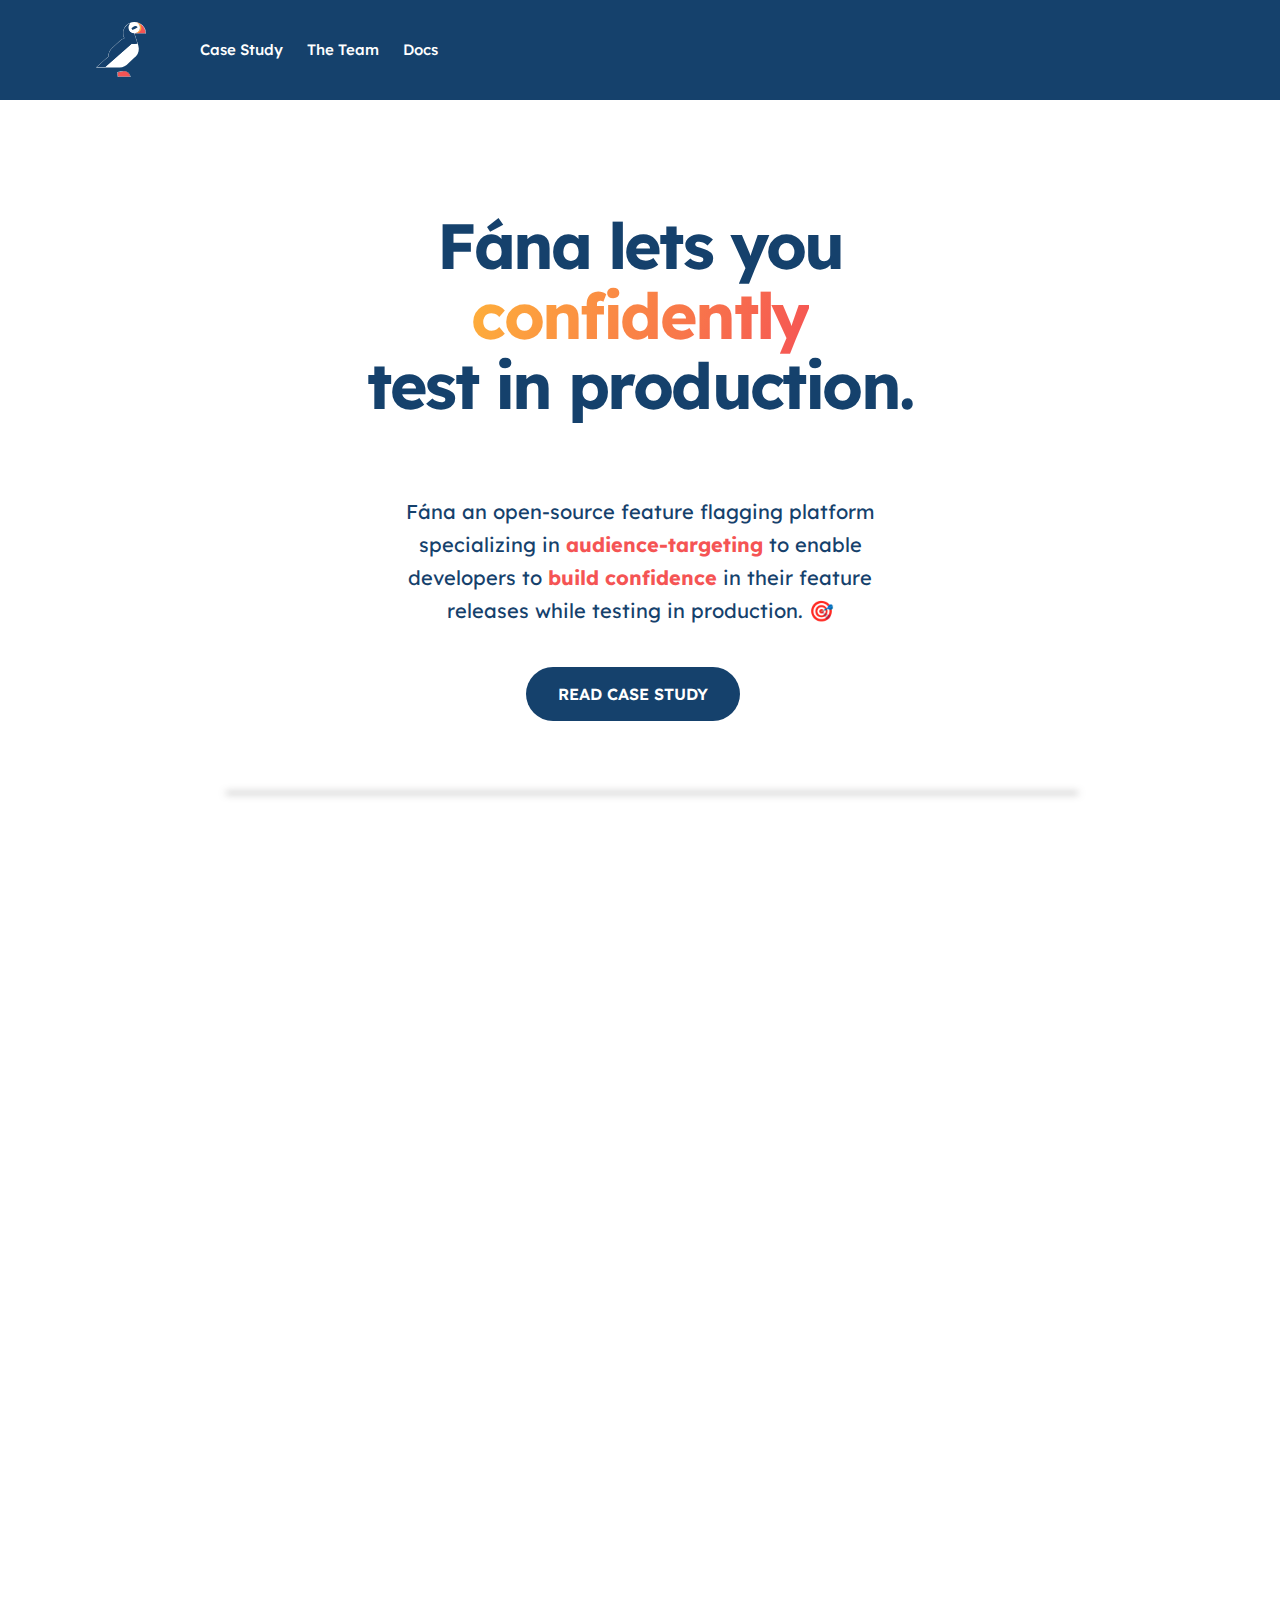
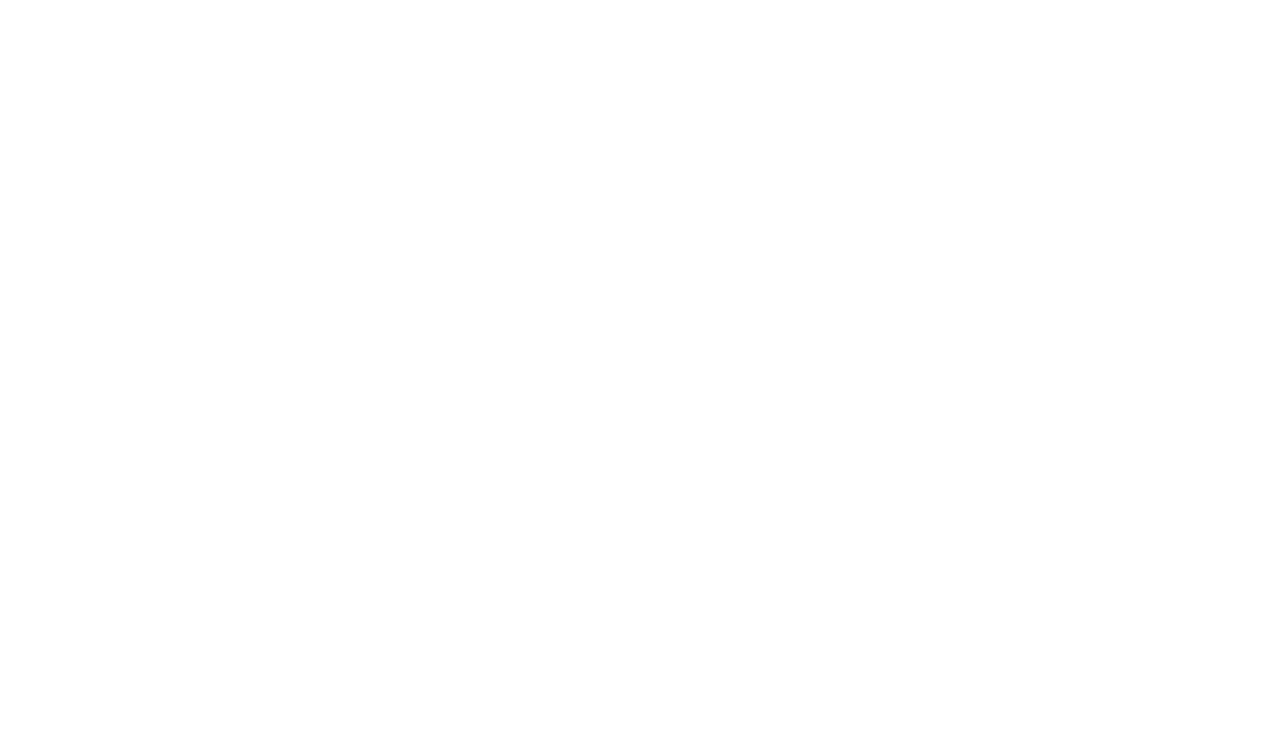
==== commit 1dc8e178: "update nav bar colors" ====
--- a/index.html
+++ b/index.html
@@ -68,9 +68,9 @@
               class="brand w-nav-brand w--current"
               aria-label="home"
             >
-              <img
-                src="assets/images/fana_graphic_color_forwhitebg.svg"
-                alt=""
+            <img
+            src="assets/images/fana_graphic_color_white.svg"
+                alt="fana-logo"
                 class="template-logo"
                 width="50px"
               />
@@ -90,7 +90,7 @@
           <div class="navigation-right">
             <div class="login-buttons">
               <a href="https://github.com/fana-io/" target="_blank">
-                <span style="color: #15416c">
+                <span style="color: #ffffff">
                   <i class="fab fa-github fa-lg"></i>
                 </span>
               </a>
--- a/assets/css/style.css
+++ b/assets/css/style.css
@@ -1423,7 +1423,7 @@
   -webkit-transition: color 0.3s ease;
   transition: color 0.3s ease;
   /* color: #161d6f; */
-  color: #15416C;
+  color: #ffffff;
   font-size: 15px;
   font-weight: 500;
   text-decoration: none;
@@ -1487,6 +1487,7 @@
 }
 
 .navigation-wrap {
+  background-color: #15416C;
   display: -webkit-box;
   display: -webkit-flex;
   display: -ms-flexbox;
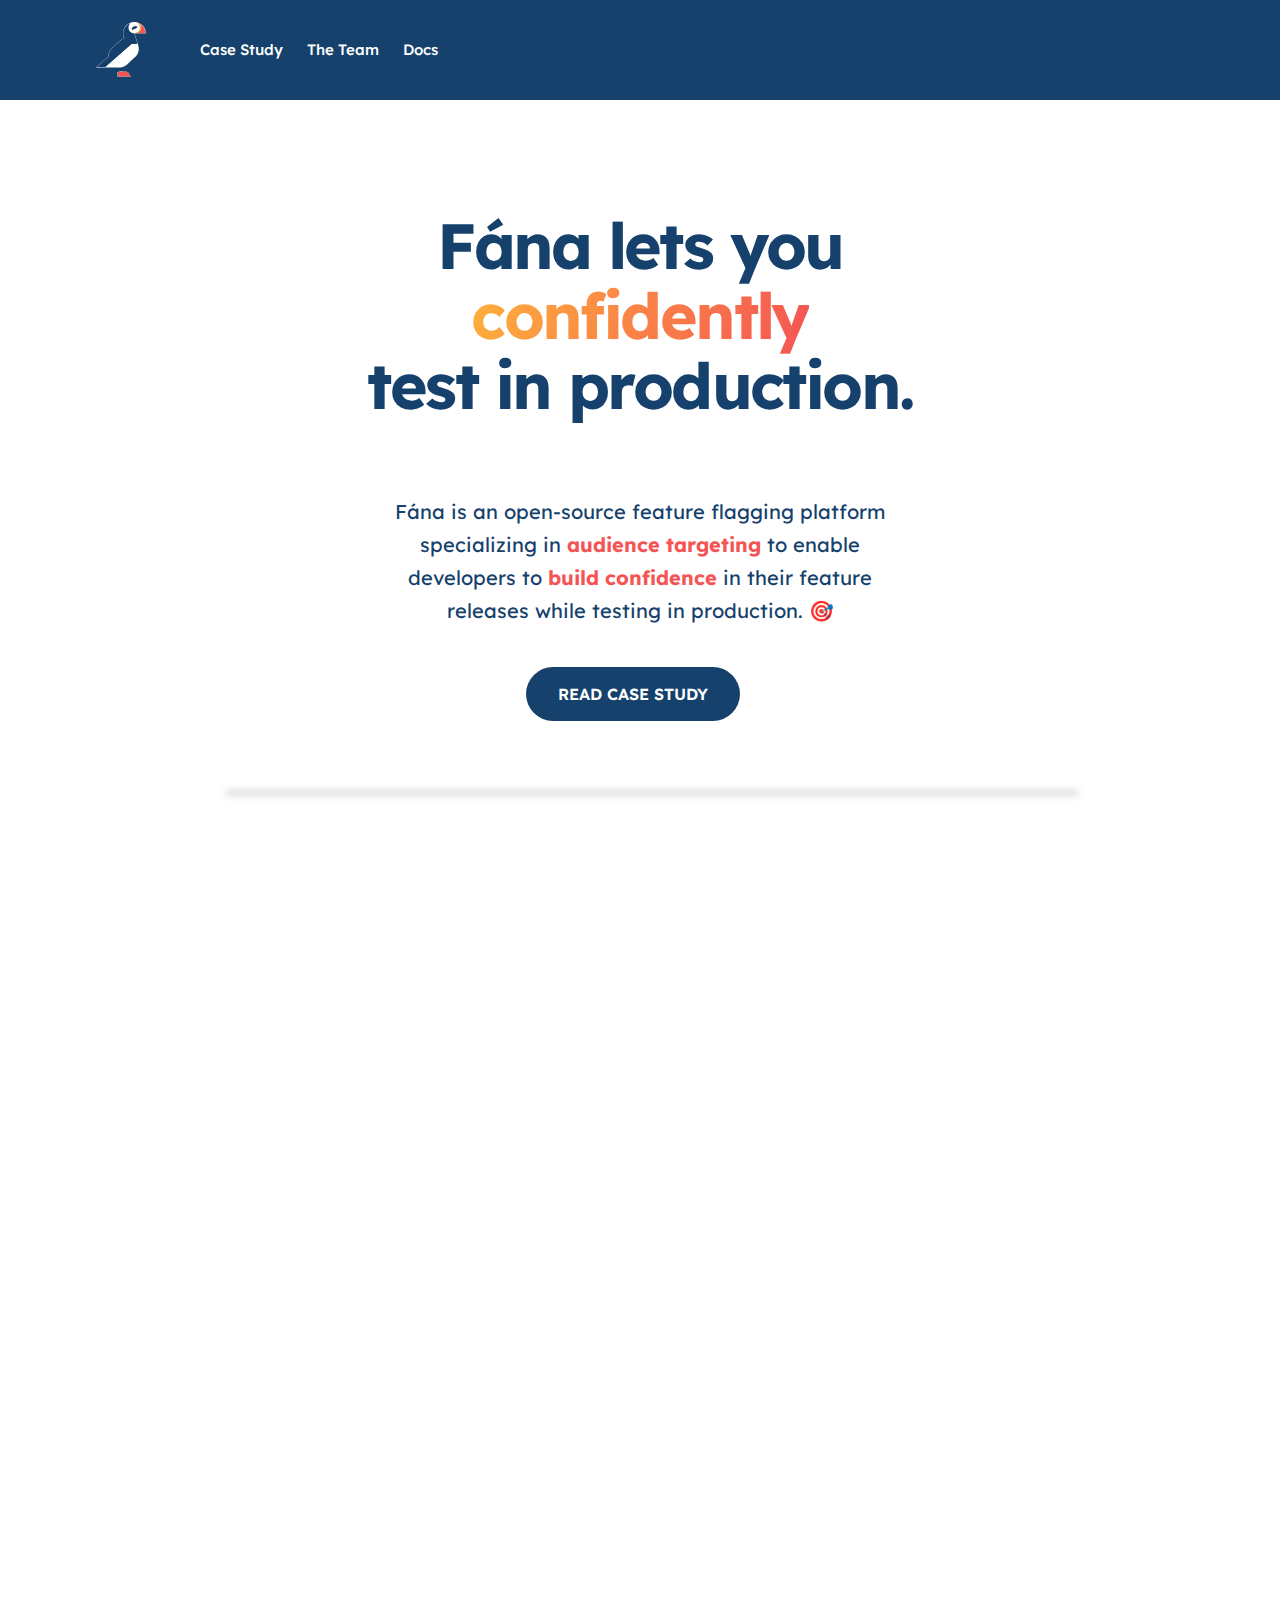
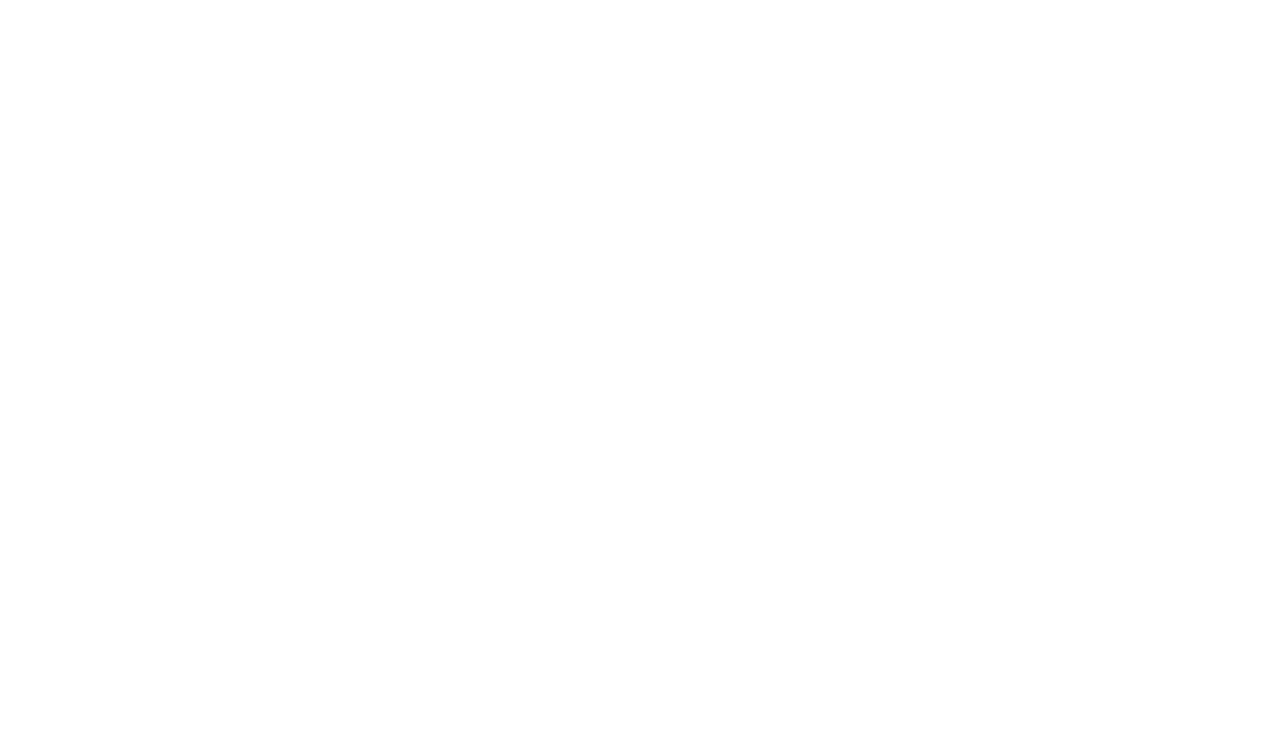
==== commit 75dcb433: "add metadata" ====
--- a/index.html
+++ b/index.html
@@ -4,6 +4,9 @@
     <meta charset="utf-8" />
     <title>Fána Feature Flags</title>
     <meta content="width=device-width, initial-scale=1" name="viewport" />
+    <meta name="image" property="og:image" content="assets/images/fana-thumbnail.png">
+    <meta name="title" property="og:title" content="Fána">
+    <meta property="og:type" content="Website">
     <!-- <meta
       name="image"
       property="og:image"
@@ -108,7 +111,7 @@
           <h1 class="h2 centered">test in production.</h1>
           <br /><br />
           <p class="intro-paragraph white-paragraph centered bottom-margin">
-            Fána an open-source feature flagging platform specializing in <strong class="emphasis-color">audience-targeting</strong> to enable developers to <strong class="emphasis-color">build confidence</strong> in their feature releases while testing in production. &#127919;
+            Fána is an open-source feature flagging platform specializing in <strong class="emphasis-color">audience targeting</strong> to enable developers to <strong class="emphasis-color">build confidence</strong> in their feature releases while testing in production. &#127919;
           </p>
           <div class="button-container">
             <a
@@ -122,18 +125,7 @@
         <div
           data-w-id="c8b52af7-58af-18c7-65ce-aa2950b6601f"
           class="hero-images-container"
-        >
-          <!-- <img
-            src="assets/images/case_visuals/target_bullseye_left.png"
-            alt=""
-            class="hero-image-left"
-            style="
-              will-change: transform;
-              transform: translate3d(0px, 0px, 0px) scale3d(1, 1, 1)
-                rotateX(0deg) rotateY(0deg) rotateZ(0deg) skew(0deg, 0deg);
-              transform-style: preserve-3d;
-            "
-          /> -->
+        >          
           <img
 
             src="assets/images/marketing/dash-demo.gif"
--- a/assets/css/style.css
+++ b/assets/css/style.css
@@ -1845,7 +1845,7 @@
     width: 233px;
   }
   .hero-image-right {
-    right: 100px;
+    /* right: 100px; */
     width: 440px;
   }
   ._404-text {
@@ -2043,7 +2043,7 @@
   }
 
   .hero-image-right {
-    right: 40px;
+    /* right: 40px; */
     width: 290px;
   }
 
@@ -2067,8 +2067,8 @@
 }
 
 iframe {
-  width: 100%;
-  height: 100%;
+  /* width: 100%;
+  height: 100%; */
 
   box-shadow: 0 0 40px #000;
 }
@@ -2223,4 +2223,11 @@
 .round-shadow {
   border-radius: 10px;
   box-shadow: 12px 12px 7px 1px rgba(97, 96, 96, 0.621);
+}
+
+code {
+  background-color: #e3e8f4;
+  color: #161d6f;
+  border-radius: 7px;
+  padding: 3px;
 }